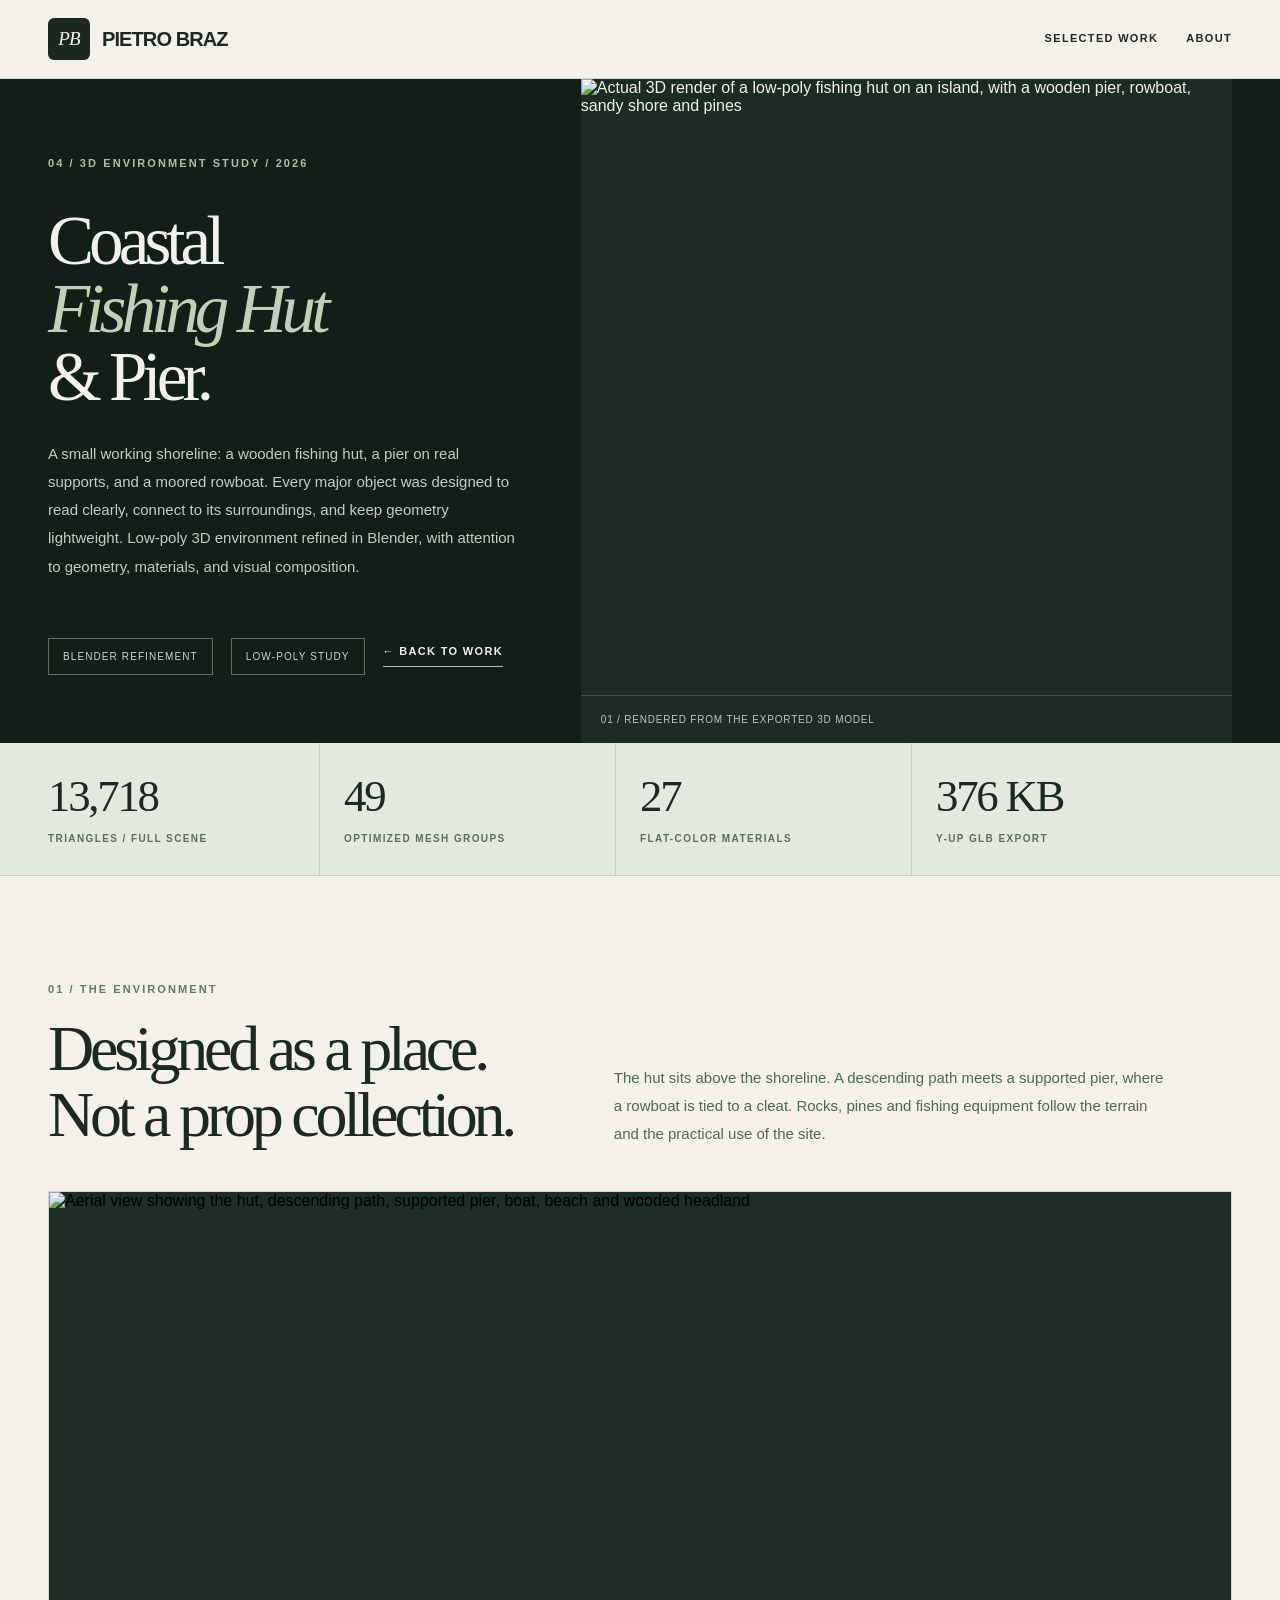
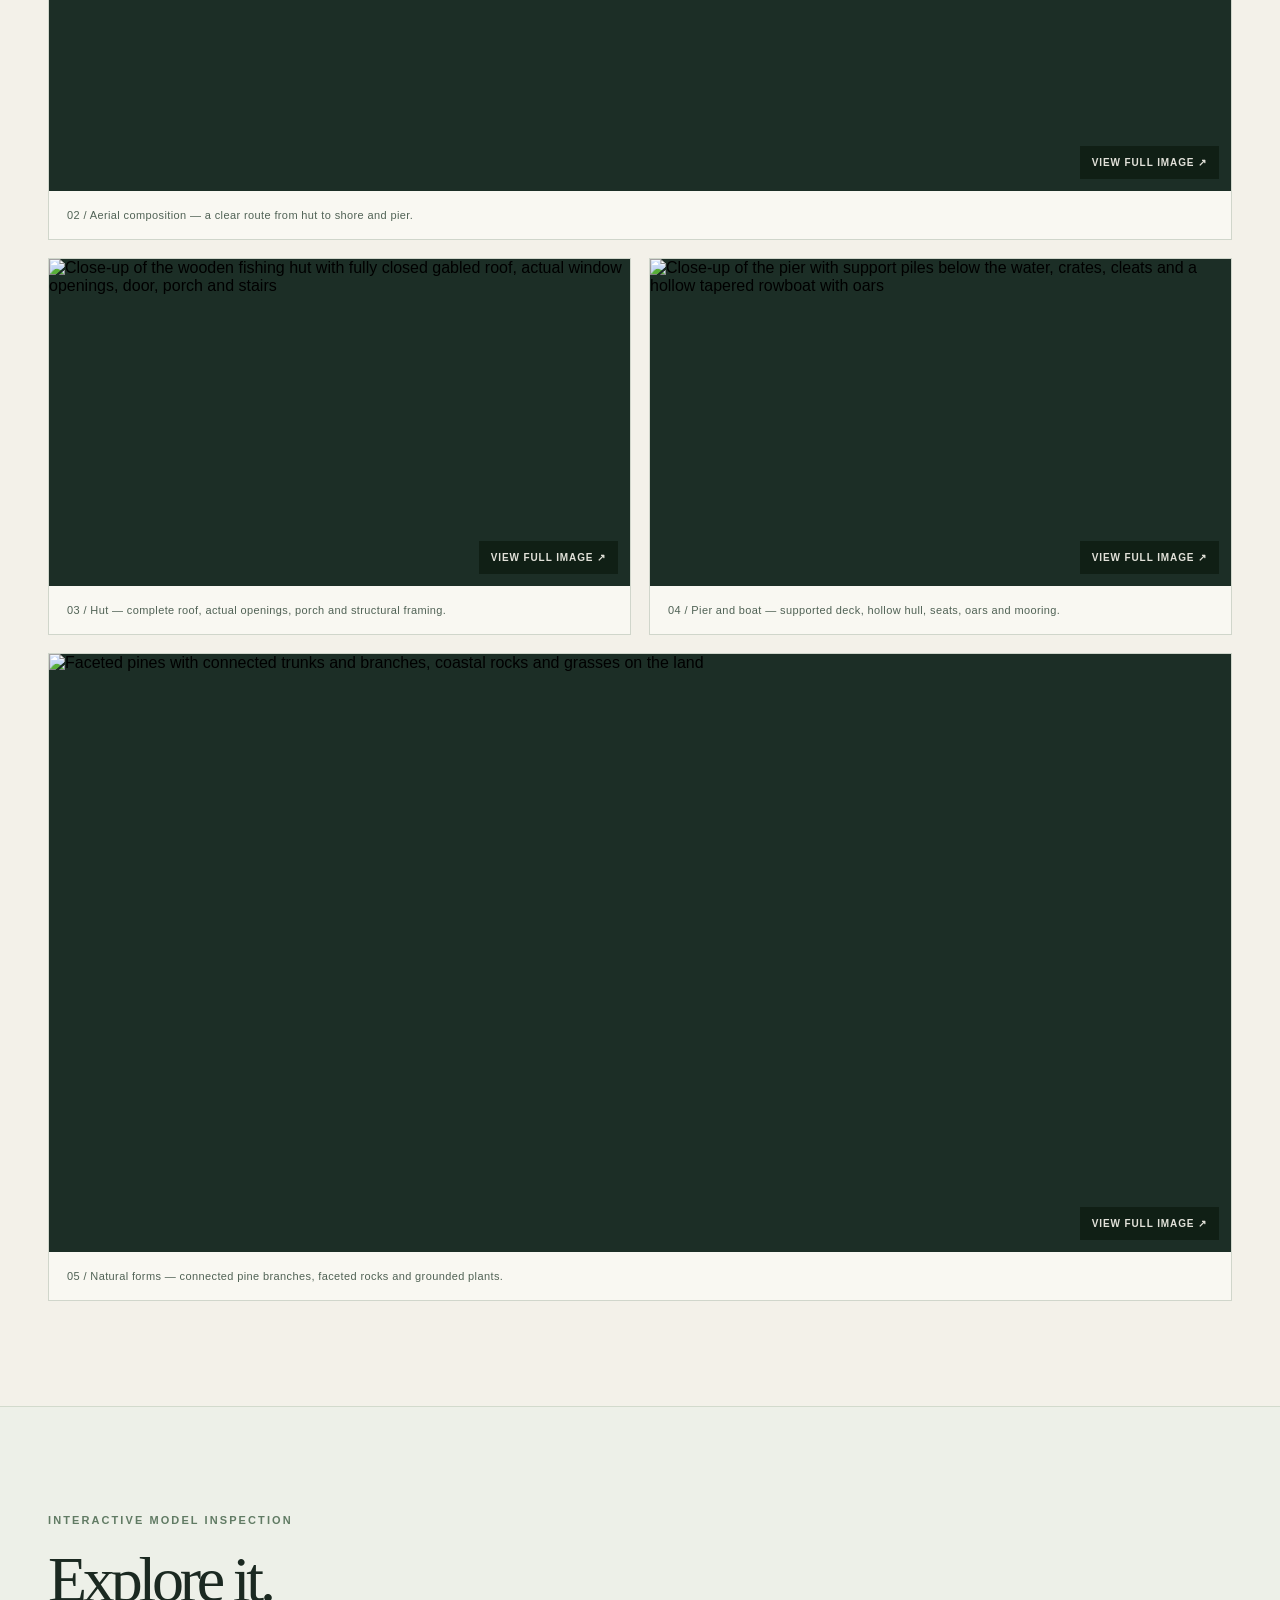
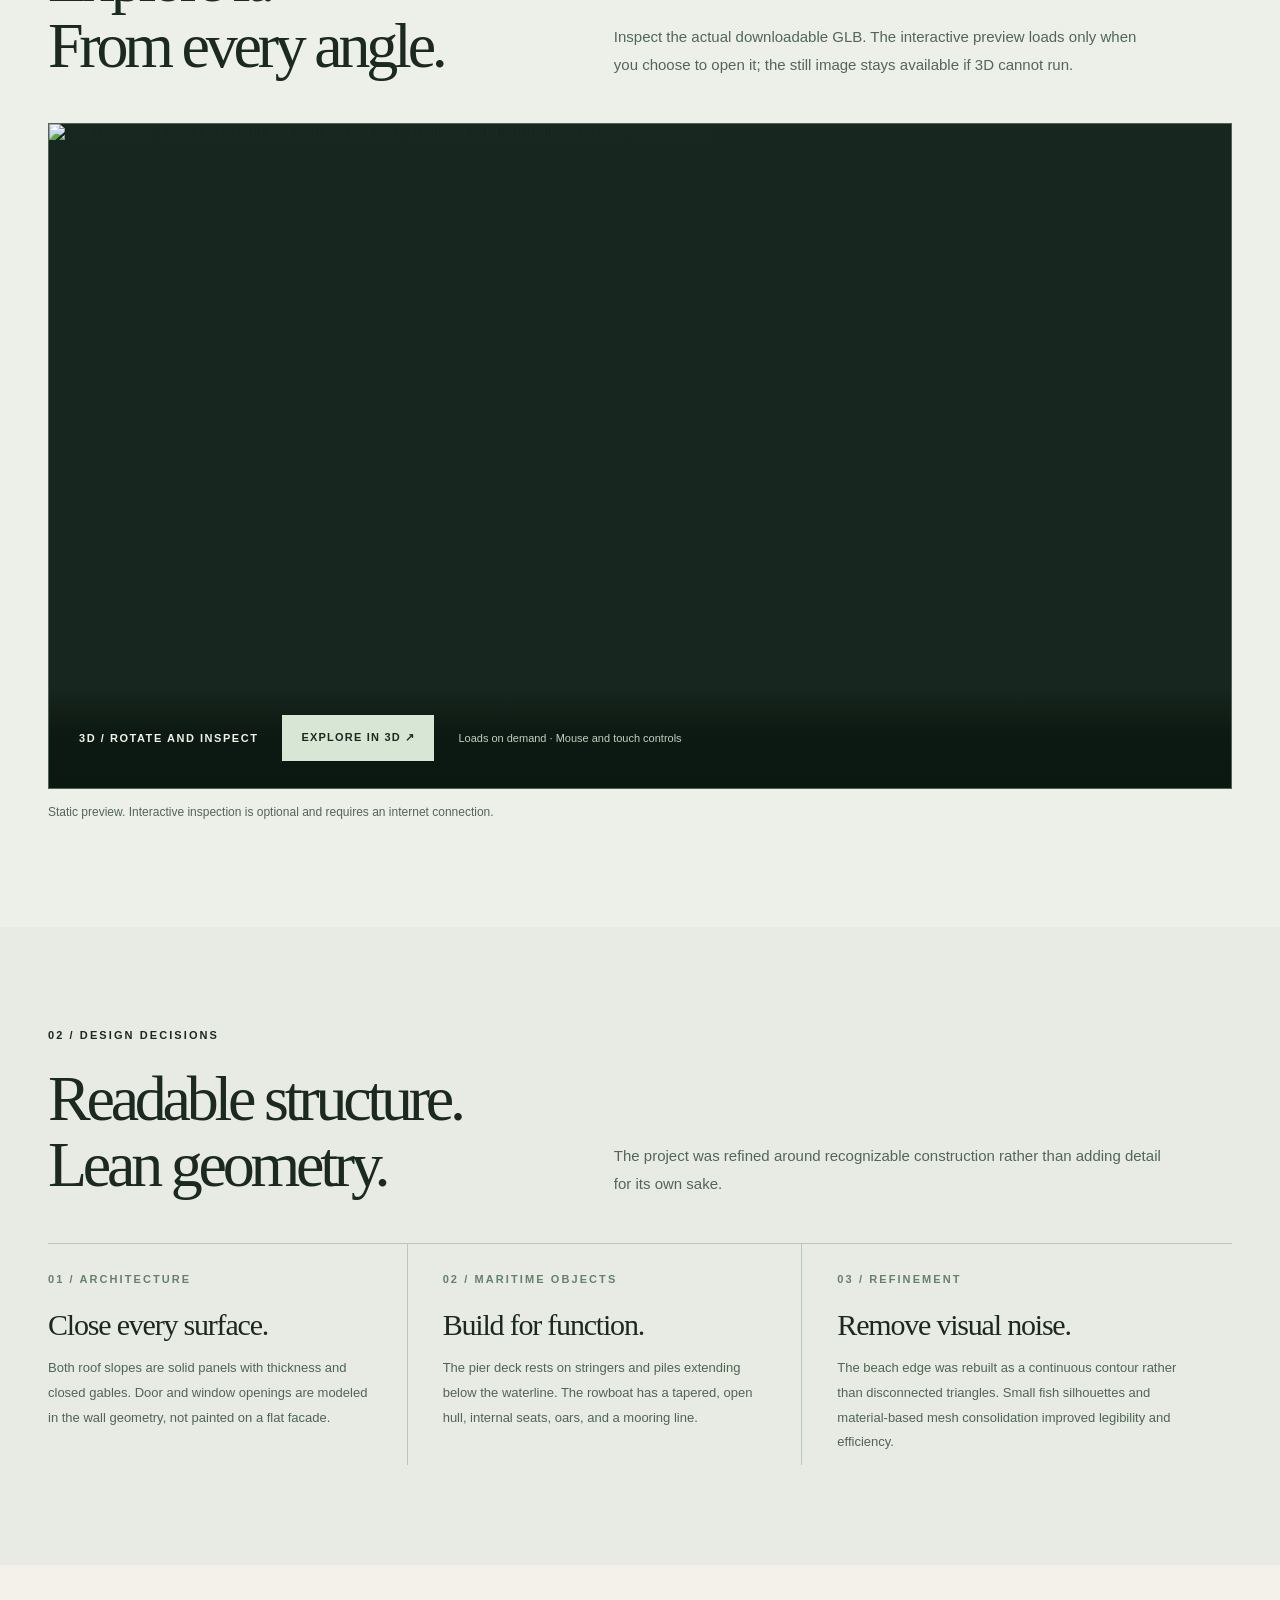
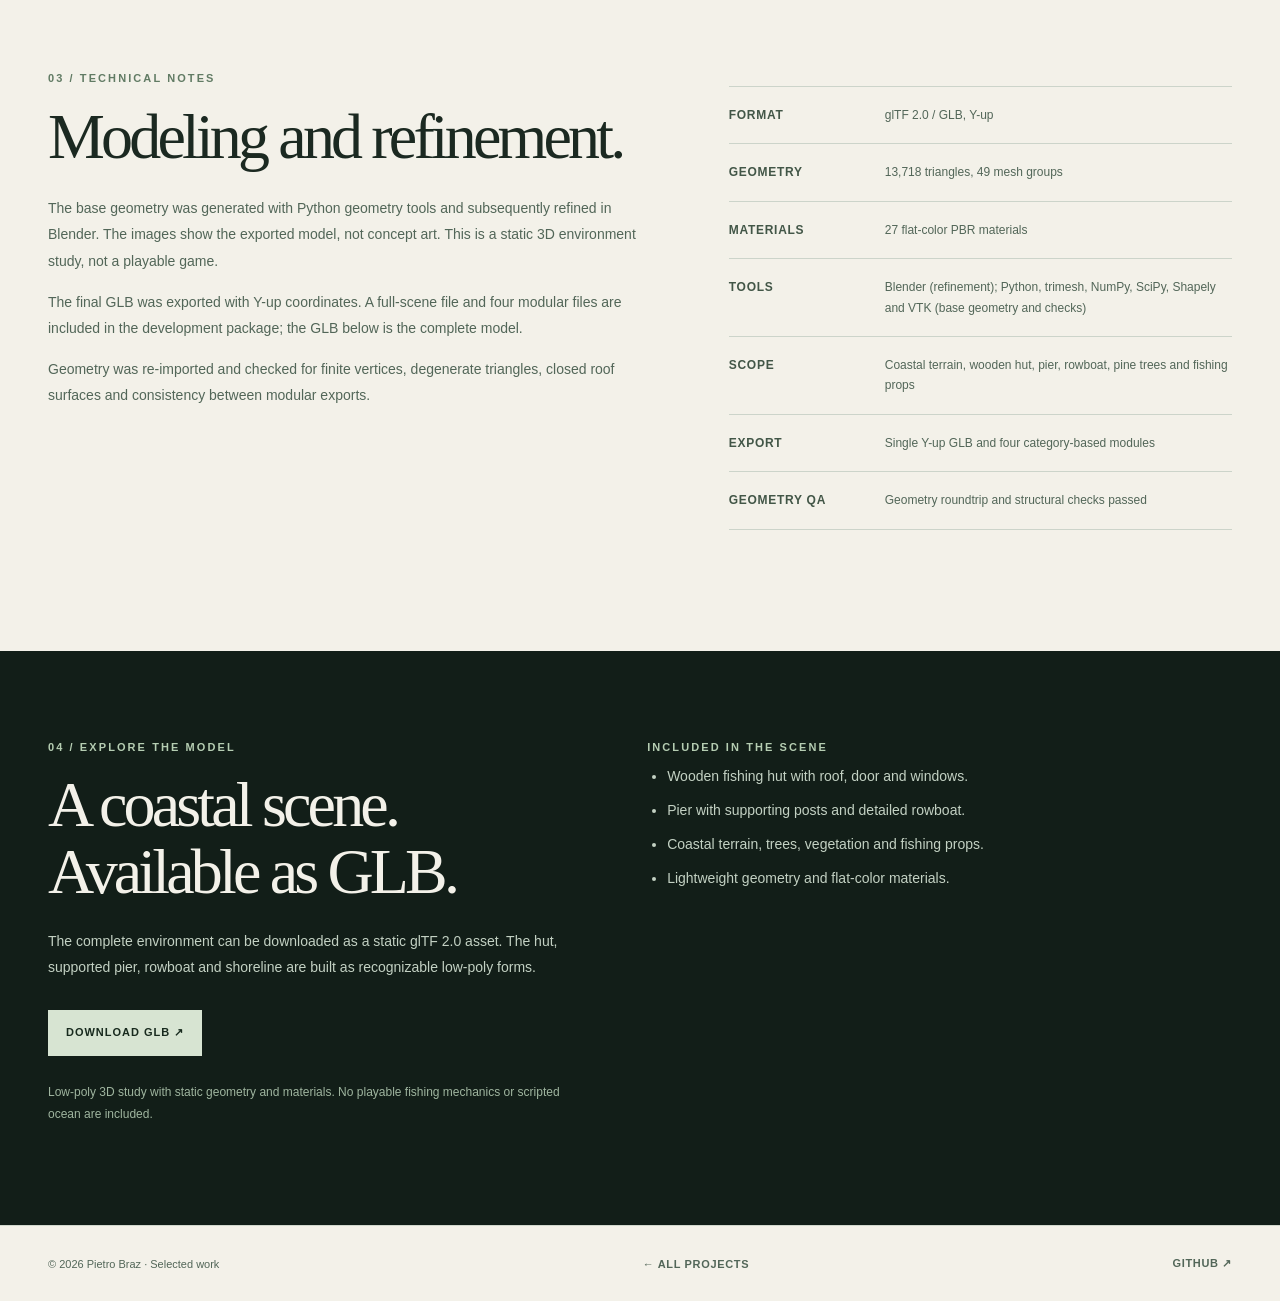
==== projects/coastal-fishing-hut-pier.html @ b9d05d12 "Improve actual 3D preview framing and exposure per scene" ====
<!doctype html>
<html lang="en">
<head>
<meta charset="utf-8">
<meta name="viewport" content="width=device-width, initial-scale=1">
<meta name="theme-color" content="#1b2921">
<meta name="author" content="Pietro Braz">
<meta name="description" content="Coastal Fishing Hut & Pier is an original low-poly 3D environment study: a complete wooden fishing hut, supported pier, hollow rowboat and coherent coastal terrain. View real model renders and technical notes.">
<meta name="robots" content="index, follow, max-image-preview:large">
<link rel="canonical" href="https://pie030.github.io/projects/coastal-fishing-hut-pier.html">
<link rel="icon" href="../favicon.svg" type="image/svg+xml">
<meta property="og:type" content="article">
<meta property="og:title" content="Coastal Fishing Hut & Pier — Pietro Braz">
<meta property="og:description" content="An original low-poly coastal environment study: 13,718 triangles, 49 mesh groups, a hollow rowboat and a downloadable Y-up GLB.">
<meta property="og:url" content="https://pie030.github.io/projects/coastal-fishing-hut-pier.html">
<meta property="og:image" content="https://pie030.github.io/assets/coastal-social.jpg">
<meta property="og:image:width" content="1200"><meta property="og:image:height" content="630">
<meta name="twitter:card" content="summary_large_image">
<meta name="twitter:image" content="https://pie030.github.io/assets/coastal-social.jpg">
<title>Coastal Fishing Hut & Pier — Pietro Braz</title>
<link rel="stylesheet" href="../css/creekside.css">
</head>
<body>
<a class="skip" href="#main">Skip to content</a>
<header class="header"><div class="wrap header-inner"><a class="brand" href="../index.html" aria-label="Pietro Braz, portfolio home"><span class="mark" aria-hidden="true">PB</span><span>PIETRO BRAZ</span></a><nav class="nav" aria-label="Project navigation"><a href="../index.html#work">Selected work</a><a href="../index.html#about">About</a></nav></div></header>
<main id="main">
<section class="hero"><div class="wrap hero-grid">
<div class="hero-copy"><div><div class="eyebrow">04 / 3D Environment Study / 2026</div><h1>Coastal<br><em>Fishing Hut</em><br>&amp; Pier.</h1><p>A small working shoreline: a wooden fishing hut, a pier on real supports, and a moored rowboat. Every major object was designed to read clearly, connect to its surroundings, and keep geometry lightweight. Low-poly 3D environment refined in Blender, with attention to geometry, materials, and visual composition.</p></div><div class="hero-bottom"><span class="pill">Blender refinement</span><span class="pill">Low-poly study</span><a class="back" href="../index.html#work">← Back to work</a></div></div>
<figure class="hero-visual"><img src="../assets/coastal-hero.webp" width="1600" height="1000" alt="Actual 3D render of a low-poly fishing hut on an island, with a wooden pier, rowboat, sandy shore and pines" fetchpriority="high"><figcaption>01 / Rendered from the exported 3D model</figcaption></figure>
</div></section>
<div class="stats"><div class="wrap stats-grid"><div class="stat"><strong>13,718</strong><span>Triangles / Full scene</span></div><div class="stat"><strong>49</strong><span>Optimized mesh groups</span></div><div class="stat"><strong>27</strong><span>Flat-color materials</span></div><div class="stat"><strong>376 KB</strong><span>Y-up GLB export</span></div></div></div>
<section class="section" id="scene"><div class="wrap"><div class="section-head"><div><div class="eyebrow">01 / The environment</div><h2>Designed as a place.<br>Not a prop collection.</h2></div><p>The hut sits above the shoreline. A descending path meets a supported pier, where a rowboat is tied to a cleat. Rocks, pines and fishing equipment follow the terrain and the practical use of the site.</p></div>
<div class="gallery">
<figure class="frame wide"><button class="frame-open" type="button" data-zoom aria-label="Enlarge: Aerial view showing the hut, descending path, supported pier, boat, beach and wooded headland"><img src="../assets/coastal-aerial.webp" alt="Aerial view showing the hut, descending path, supported pier, boat, beach and wooded headland" width="1600" height="900" loading="lazy"><span class="frame-zoom-hint" aria-hidden="true">View full image ↗</span></button><figcaption>02 / Aerial composition — a clear route from hut to shore and pier.</figcaption></figure>
<figure class="frame half"><button class="frame-open" type="button" data-zoom aria-label="Enlarge: Close-up of the wooden fishing hut with fully closed gabled roof, actual window openings, door, porch and stairs"><img src="../assets/coastal-hut.webp" alt="Close-up of the wooden fishing hut with fully closed gabled roof, actual window openings, door, porch and stairs" width="1400" height="875" loading="lazy"><span class="frame-zoom-hint" aria-hidden="true">View full image ↗</span></button><figcaption>03 / Hut — complete roof, actual openings, porch and structural framing.</figcaption></figure>
<figure class="frame half"><button class="frame-open" type="button" data-zoom aria-label="Enlarge: Close-up of the pier with support piles below the water, crates, cleats and a hollow tapered rowboat with oars"><img src="../assets/coastal-boat.webp" alt="Close-up of the pier with support piles below the water, crates, cleats and a hollow tapered rowboat with oars" width="1400" height="875" loading="lazy"><span class="frame-zoom-hint" aria-hidden="true">View full image ↗</span></button><figcaption>04 / Pier and boat — supported deck, hollow hull, seats, oars and mooring.</figcaption></figure>
<figure class="frame wide"><button class="frame-open" type="button" data-zoom aria-label="Enlarge: Faceted pines with connected trunks and branches, coastal rocks and grasses on the land"><img src="../assets/coastal-nature.webp" alt="Faceted pines with connected trunks and branches, coastal rocks and grasses on the land" width="1400" height="875" loading="lazy"><span class="frame-zoom-hint" aria-hidden="true">View full image ↗</span></button><figcaption>05 / Natural forms — connected pine branches, faceted rocks and grounded plants.</figcaption></figure>
</div></div></section>

<section class="section model-section" id="interactive-viewer" aria-labelledby="interactive-viewer-title">
<div class="wrap">
<div class="section-head"><div><div class="eyebrow">Interactive model inspection</div><h2 id="interactive-viewer-title">Explore it.<br>From every angle.</h2></div><p>Inspect the actual downloadable GLB. The interactive preview loads only when you choose to open it; the still image stays available if 3D cannot run.</p></div>
<div class="model-stage" data-model-preview data-model-src="../assets/coastal-fishing-hut-pier-yup.glb" data-model-poster="../assets/coastal-hero.webp" data-model-orbit="35deg 70deg 70%" data-model-exposure="0.65" data-model-alt="Coastal fishing hut, supported pier, rowboat and shoreline in a low-poly scene">
<div class="model-placeholder"><img src="../assets/coastal-hero.webp" alt="Still preview: Coastal fishing hut, supported pier, rowboat and shoreline in a low-poly scene" loading="lazy" width="1600" height="1000"><div class="model-overlay"><span class="model-kicker">3D / Rotate and inspect</span><button class="model-launch" type="button" data-model-launch hidden>Explore in 3D <span aria-hidden="true">↗</span></button><span class="model-subtext">Loads on demand · Mouse and touch controls</span></div></div>
<button class="model-reset" type="button" data-model-reset hidden>Reset camera</button>
</div>
<p class="model-feedback" role="status" aria-live="polite" data-model-feedback>Static preview. Interactive inspection is optional and requires an internet connection.</p>
</div></section>
<section class="process"><div class="wrap"><div class="eyebrow">02 / Design decisions</div><div class="section-head" style="margin-top:4px;margin-bottom:0"><h2>Readable structure.<br>Lean geometry.</h2><p>The project was refined around recognizable construction rather than adding detail for its own sake.</p></div><div class="process-grid">
<div class="process-item"><div class="eyebrow">01 / Architecture</div><h3>Close every surface.</h3><p>Both roof slopes are solid panels with thickness and closed gables. Door and window openings are modeled in the wall geometry, not painted on a flat facade.</p></div>
<div class="process-item"><div class="eyebrow">02 / Maritime objects</div><h3>Build for function.</h3><p>The pier deck rests on stringers and piles extending below the waterline. The rowboat has a tapered, open hull, internal seats, oars, and a mooring line.</p></div>
<div class="process-item"><div class="eyebrow">03 / Refinement</div><h3>Remove visual noise.</h3><p>The beach edge was rebuilt as a continuous contour rather than disconnected triangles. Small fish silhouettes and material-based mesh consolidation improved legibility and efficiency.</p></div>
</div></div></section>
<section class="section"><div class="wrap details"><div><div class="eyebrow">03 / Technical notes</div><h2>Modeling and refinement.</h2><p>The base geometry was generated with Python geometry tools and subsequently refined in Blender. The images show the exported model, not concept art. This is a static 3D environment study, not a playable game.</p><p>The final GLB was exported with Y-up coordinates. A full-scene file and four modular files are included in the development package; the GLB below is the complete model.</p><p>Geometry was re-imported and checked for finite vertices, degenerate triangles, closed roof surfaces and consistency between modular exports.</p></div><dl class="facts"><div class="fact"><dt>Format</dt><dd>glTF 2.0 / GLB, Y-up</dd></div><div class="fact"><dt>Geometry</dt><dd>13,718 triangles, 49 mesh groups</dd></div><div class="fact"><dt>Materials</dt><dd>27 flat-color PBR materials</dd></div><div class="fact"><dt>Tools</dt><dd>Blender (refinement); Python, trimesh, NumPy, SciPy, Shapely and VTK (base geometry and checks)</dd></div><div class="fact"><dt>Scope</dt><dd>Coastal terrain, wooden hut, pier, rowboat, pine trees and fishing props</dd></div><div class="fact"><dt>Export</dt><dd>Single Y-up GLB and four category-based modules</dd></div><div class="fact"><dt>Geometry QA</dt><dd>Geometry roundtrip and structural checks passed</dd></div></dl></div></section>
<section class="status"><div class="wrap status-grid"><div><div class="eyebrow">04 / Explore the model</div><h2>A coastal scene.<br>Available as GLB.</h2><p>The complete environment can be downloaded as a static glTF 2.0 asset. The hut, supported pier, rowboat and shoreline are built as recognizable low-poly forms.</p><div class="actions"><a class="action primary" href="../assets/coastal-fishing-hut-pier-yup.glb" download>Download GLB ↗</a></div><p class="status-note">Low-poly 3D study with static geometry and materials. No playable fishing mechanics or scripted ocean are included.</p></div><div><div class="eyebrow">Included in the scene</div><ul><li>Wooden fishing hut with roof, door and windows.</li><li>Pier with supporting posts and detailed rowboat.</li><li>Coastal terrain, trees, vegetation and fishing props.</li><li>Lightweight geometry and flat-color materials.</li></ul></div></div></section>
</main>
<footer class="footer"><div class="wrap footer-inner"><span>© 2026 Pietro Braz · Selected work</span><a href="../index.html#work">← All projects</a><a href="https://github.com/pie030" target="_blank" rel="noopener noreferrer">GitHub ↗</a></div></footer>
<script defer src="../js/model-preview.js"></script>

<div class="project-lightbox" data-gallery-dialog role="dialog" aria-modal="true" aria-label="Expanded project image" hidden>
<div class="project-lightbox-toolbar"><span>Project gallery / <span data-gallery-counter>01 / 01</span></span><div class="project-lightbox-controls"><button type="button" data-gallery-prev aria-label="Previous image">← Previous</button><button type="button" data-gallery-next aria-label="Next image">Next →</button><button type="button" data-gallery-close aria-label="Close image viewer">Close ✕</button></div></div>
<figure><img data-gallery-image alt=""><figcaption data-gallery-caption></figcaption></figure>
</div>
<script defer src="../js/project-gallery.js"></script>
</body></html>
---- css/creekside.css ----
:root{--forest:#1b2921;--deep:#121e18;--paper:#f3f1e9;--white:#faf9f4;--sage:#c0d1b5;--line:#d4d8cf;--ink:#1b2921;--muted:#526658;--serif:Georgia,'Times New Roman',serif;--sans:Arial,Helvetica,sans-serif}
*{box-sizing:border-box}html{scroll-behavior:smooth}body{margin:0;background:var(--paper);color:var(--ink);font-family:var(--sans);-webkit-font-smoothing:antialiased}a{color:inherit;text-decoration:none}img{max-width:100%;display:block}button{font:inherit}.wrap{width:min(1300px,calc(100% - 96px));margin-inline:auto}.skip{position:absolute;left:-9999px;top:8px;z-index:10;background:white;color:#17251b;padding:12px}.skip:focus{left:8px}:focus-visible{outline:3px solid #9fc69e;outline-offset:5px}
.header{position:relative;z-index:2;background:#f3f1e9;border-bottom:1px solid var(--line)}.header-inner{min-height:78px;display:flex;align-items:center;justify-content:space-between;gap:22px}.brand{display:flex;align-items:center;gap:12px;font-weight:800;letter-spacing:-.045em;font-size:20px;white-space:nowrap}.mark{display:grid;place-items:center;width:42px;height:42px;border-radius:6px;background:var(--forest);color:var(--paper);font:italic 19px var(--serif)}.nav{display:flex;gap:28px;align-items:center}.nav a{font-size:11px;letter-spacing:.12em;text-transform:uppercase;font-weight:700;line-height:1.6}.nav a:hover,.footer a:hover{text-decoration:underline;text-underline-offset:5px}
.eyebrow{font-size:11px;font-weight:700;letter-spacing:.19em;text-transform:uppercase;line-height:1.6}.hero{background:var(--deep);color:var(--paper)}.hero-grid{display:grid;grid-template-columns:minmax(0,.9fr) minmax(0,1.1fr);min-height:620px}.hero-copy{padding:76px 44px 68px 0;display:flex;flex-direction:column;justify-content:space-between;min-width:0}.hero .eyebrow{color:#a7c4a5}.hero h1{font:400 clamp(55px,5.4vw,88px)/.99 var(--serif);letter-spacing:-.072em;margin:34px 0 28px;text-wrap:balance}.hero h1 em{font-weight:400;color:var(--sage)}.hero p{font-size:15px;line-height:1.88;color:#c1d0c1;max-width:470px}.hero-bottom{display:flex;align-items:center;gap:18px;flex-wrap:wrap;margin-top:42px}.pill{font-size:10px;letter-spacing:.11em;text-transform:uppercase;border:1px solid #57735d;color:#c6d9c4;padding:12px 14px}.back{font-size:11px;font-weight:700;letter-spacing:.12em;text-transform:uppercase;border-bottom:1px solid #abc4a8;padding-bottom:9px}.hero-visual{margin:0;min-width:0;display:flex;flex-direction:column;background:#1a2c24;align-self:stretch}.hero-visual img{width:100%;height:100%;min-height:520px;object-fit:contain;flex:1}.hero-visual figcaption{font-size:10px;letter-spacing:.08em;text-transform:uppercase;color:#b7c9b5;padding:16px 20px;border-top:1px solid #415448;line-height:1.5}
.stats{background:#e4e9df;border-bottom:1px solid #c6d1c5}.stats-grid{display:grid;grid-template-columns:repeat(4,minmax(0,1fr))}.stat{padding:29px 24px 29px 0;border-right:1px solid #c5d1c4;margin-right:24px}.stat:last-child{border:0;margin-right:0}.stat strong{display:block;font:400 clamp(32px,3.5vw,51px)/1.1 var(--serif);letter-spacing:-.05em}.stat span{display:block;font-size:10px;font-weight:700;letter-spacing:.14em;text-transform:uppercase;color:#596e5d;margin-top:10px;line-height:1.5}
.section{padding:105px 0}.section-head{display:grid;grid-template-columns:minmax(0,.9fr) minmax(0,1.1fr);gap:60px;align-items:end;margin-bottom:44px}.section-head h2{font:400 clamp(48px,5vw,75px)/1.03 var(--serif);letter-spacing:-.066em;margin:17px 0 0;text-wrap:balance}.section-head p{max-width:550px;margin:0;font-size:15px;line-height:1.85;color:#526658}.section .eyebrow{color:#617b64}.gallery{display:grid;grid-template-columns:repeat(12,minmax(0,1fr));gap:18px}.frame{margin:0;background:#1c2e26;border:1px solid #d0d6cb;overflow:hidden;min-width:0}.frame img{width:100%;height:auto;aspect-ratio:16/9;object-fit:cover}.frame figcaption{background:#f9f8f2;color:#506255;padding:15px 18px;font-size:11px;line-height:1.65;letter-spacing:.035em}.frame.wide{grid-column:span 12}.frame.half{grid-column:span 6}.frame.wide img{aspect-ratio:16/8.1;object-fit:contain;background:#1c2e26}
.process{background:#e7ebe3;padding:100px 0}.process-grid{display:grid;grid-template-columns:repeat(3,minmax(0,1fr));gap:0;border-top:1px solid #b9c8b9;margin-top:45px}.process-item{padding:27px 35px 10px 0;margin-right:35px;border-right:1px solid #b9c8b9}.process-item:last-child{border:0;margin-right:0}.process-item h3{font:400 30px var(--serif);letter-spacing:-.04em;margin:20px 0 14px}.process-item p{font-size:13px;line-height:1.9;color:#516554;margin:0}.process-item .eyebrow{color:#66816b}
.details{display:grid;grid-template-columns:minmax(0,1.08fr) minmax(0,.92fr);gap:90px;align-items:start}.details h2{font:400 clamp(45px,5vw,72px)/1.05 var(--serif);letter-spacing:-.06em;margin:15px 0 25px}.details p{font-size:14px;line-height:1.9;color:#526658}.facts{border-top:1px solid #ccd4ca}.fact{display:grid;grid-template-columns:140px 1fr;gap:16px;border-bottom:1px solid #ccd4ca;padding:18px 0;font-size:12px;line-height:1.7}.fact dt{font-weight:700;letter-spacing:.06em;text-transform:uppercase;color:#425647}.fact dd{margin:0;color:#526658}.status{background:var(--deep);color:var(--paper);padding:88px 0}.status-grid{display:grid;grid-template-columns:minmax(0,.95fr) minmax(0,1.05fr);gap:70px}.status h2{font:400 clamp(45px,5vw,72px)/1.04 var(--serif);letter-spacing:-.06em;margin:16px 0 24px}.status p,.status li{font-size:14px;line-height:1.85;color:#c3d1c3}.status ul{padding-left:20px;margin:4px 0 0}.status li{padding:4px 0}.status .eyebrow{color:#b5cdb2}.actions{display:flex;gap:13px;flex-wrap:wrap;margin-top:29px}.action{display:inline-flex;align-items:center;justify-content:center;min-height:46px;padding:12px 17px;border:1px solid #93ae93;font-size:11px;letter-spacing:.09em;font-weight:700;text-transform:uppercase;color:#f3f1e9}.action.primary{background:#d7e4d2;color:#182a1e;border-color:#d7e4d2}.action:hover{filter:brightness(1.12)}.status-note{font-size:12px!important;color:#9fb59f!important;margin-top:25px}.footer{background:#f3f1e9;padding:31px 0;border-top:1px solid #d1d8cd}.footer-inner{display:flex;justify-content:space-between;align-items:center;gap:20px;flex-wrap:wrap;font-size:11px;color:#526658}.footer a{font-weight:700;letter-spacing:.06em;text-transform:uppercase}
@media(max-width:1000px){.hero-grid{grid-template-columns:1fr}.hero-copy{padding:62px 0 40px}.hero-visual img{min-height:0;max-height:560px}.section-head{gap:30px}.details{gap:45px}.status-grid{gap:45px}.wrap{width:min(100% - 64px,1300px)}}
@media(max-width:650px){.wrap{width:calc(100% - 36px)}.header-inner{min-height:68px}.brand{font-size:17px}.mark{width:36px;height:36px}.nav{gap:13px}.nav a{font-size:10px;letter-spacing:.04em}.nav a:nth-child(2){display:none}.hero-copy{padding:47px 0 34px}.hero h1{font-size:clamp(45px,11vw,68px);margin:24px 0}.hero p{font-size:14px}.hero-visual img{max-height:none;aspect-ratio:16/10;object-fit:contain}.stats-grid{grid-template-columns:repeat(2,minmax(0,1fr))}.stat{padding:23px 8px 23px 0;margin-right:10px}.stat:nth-child(2){border:0;margin-right:0}.stat:nth-child(-n+2){border-bottom:1px solid #c5d1c4}.stat strong{font-size:36px}.section{padding:68px 0}.section-head{grid-template-columns:1fr;gap:19px;margin-bottom:30px}.section-head h2{font-size:clamp(45px,11vw,64px)}.section-head p{font-size:14px}.gallery{gap:14px}.frame.half{grid-column:span 12}.frame.wide img{aspect-ratio:16/10}.process{padding:70px 0}.process-grid{grid-template-columns:1fr;margin-top:30px}.process-item{border-right:0;border-bottom:1px solid #b9c8b9;padding:24px 0;margin:0}.process-item:last-child{border:0}.details{grid-template-columns:1fr;gap:30px}.details h2{font-size:52px}.fact{grid-template-columns:112px 1fr}.status{padding:70px 0}.status-grid{grid-template-columns:1fr;gap:25px}.status h2{font-size:52px}.footer-inner{flex-direction:column;align-items:flex-start}}
@media(prefers-reduced-motion:reduce){html{scroll-behavior:auto}}

/* Opt-in model inspection: preserve the poster when WebGL or external scripts fail. */
.model-section{background:#edf0e8;border-top:1px solid #d2dacc}
.model-stage{position:relative;width:100%;aspect-ratio:16/9;min-height:310px;max-height:720px;overflow:hidden;background:#17261e;border:1px solid #4c6653;isolation:isolate}
.model-placeholder{position:absolute;inset:0}
.model-placeholder img{display:block;width:100%;height:100%;object-fit:contain}
.model-overlay{position:absolute;inset:auto 0 0;display:flex;flex-wrap:wrap;align-items:center;gap:16px 24px;padding:27px 30px;background:linear-gradient(0deg,rgba(10,23,16,.96),rgba(10,23,16,.8) 58%,transparent);color:#f3f1e9}
.model-kicker{font-size:11px;letter-spacing:.14em;font-weight:700;text-transform:uppercase}
.model-launch,.model-reset{font:700 11px/1.4 var(--sans);letter-spacing:.11em;text-transform:uppercase;cursor:pointer;border:1px solid #d8e7d5;padding:14px 18px;background:#d8e7d5;color:#1b2921}
.model-launch:hover,.model-reset:hover{background:#f3f1e9}
.model-launch:disabled{cursor:wait;opacity:.6}
.model-subtext{font-size:11px;line-height:1.5;color:#c1d0c1}
.model-stage model-viewer{position:absolute;inset:0;display:block;width:100%;height:100%;opacity:0;pointer-events:none;background:#192b22}
.model-stage.is-ready model-viewer{opacity:1;pointer-events:auto}
.model-stage.is-ready .model-placeholder{display:none}
.model-stage.is-loading .model-placeholder{opacity:1}
.model-reset{position:absolute;z-index:2;right:18px;top:18px;background:#f3f1e9}
.model-feedback{font-size:12px;line-height:1.7;color:#526658;min-height:1.7em;margin:13px 0 0}
.model-stage [hidden]{display:none!important}
@media(max-width:650px){.model-stage{aspect-ratio:4/3;min-height:280px}.model-overlay{padding:18px;gap:10px 14px}.model-kicker{width:100%;font-size:10px}.model-launch{padding:12px 14px}.model-subtext{width:100%;font-size:10px}.model-reset{right:10px;top:10px;padding:10px 12px}}
@media(prefers-reduced-motion:reduce){.model-stage model-viewer{transition:none}}


/* Image detail viewer: preserves gallery layout and supports keyboard focus. */
.frame-open{display:block;position:relative;width:100%;border:0;margin:0;padding:0;background:#1c2e26;cursor:zoom-in;text-align:left}
.frame-open img{display:block;width:100%}
.frame-zoom-hint{position:absolute;right:12px;bottom:12px;background:rgba(14,29,19,.89);color:#f3f1e9;padding:10px 12px;font:700 10px/1.3 var(--sans);letter-spacing:.09em;text-transform:uppercase;opacity:.92}
.frame-open:hover .frame-zoom-hint,.frame-open:focus-visible .frame-zoom-hint{background:#d8e7d5;color:#1b2921}
.project-lightbox[hidden]{display:none!important}
.project-lightbox{position:fixed;inset:0;z-index:1000;display:flex;flex-direction:column;gap:20px;padding:20px clamp(16px,3vw,42px) 28px;background:rgba(9,19,13,.97);color:#f3f1e9}
.project-lightbox-toolbar{display:flex;align-items:center;justify-content:space-between;gap:14px;flex-wrap:wrap;font:700 11px/1.5 var(--sans);letter-spacing:.12em;text-transform:uppercase}
.project-lightbox-controls{display:flex;flex-wrap:wrap;gap:8px}
.project-lightbox-controls button{cursor:pointer;background:transparent;border:1px solid #78947d;color:#f3f1e9;padding:11px 14px;font:700 11px var(--sans);letter-spacing:.08em}
.project-lightbox-controls button:hover{background:#d8e7d5;color:#1b2921}
.project-lightbox figure{min-height:0;min-width:0;flex:1;display:flex;flex-direction:column;align-items:center;justify-content:center;margin:0;gap:12px}
.project-lightbox figure img{max-width:100%;max-height:calc(100dvh - 190px);height:auto;width:auto;object-fit:contain}
.project-lightbox figcaption{font:400 12px/1.6 var(--sans);text-align:center;color:#c1d0c1;max-width:85ch}
body.project-lightbox-open{overflow:hidden}
@media(max-width:650px){.frame-zoom-hint{padding:7px 9px;font-size:9px}.project-lightbox{gap:12px;padding:12px}.project-lightbox-toolbar{gap:8px}.project-lightbox-controls{width:100%}.project-lightbox-controls button{flex:1;padding:11px 8px;font-size:10px}.project-lightbox figure img{max-height:calc(100dvh - 220px)}}
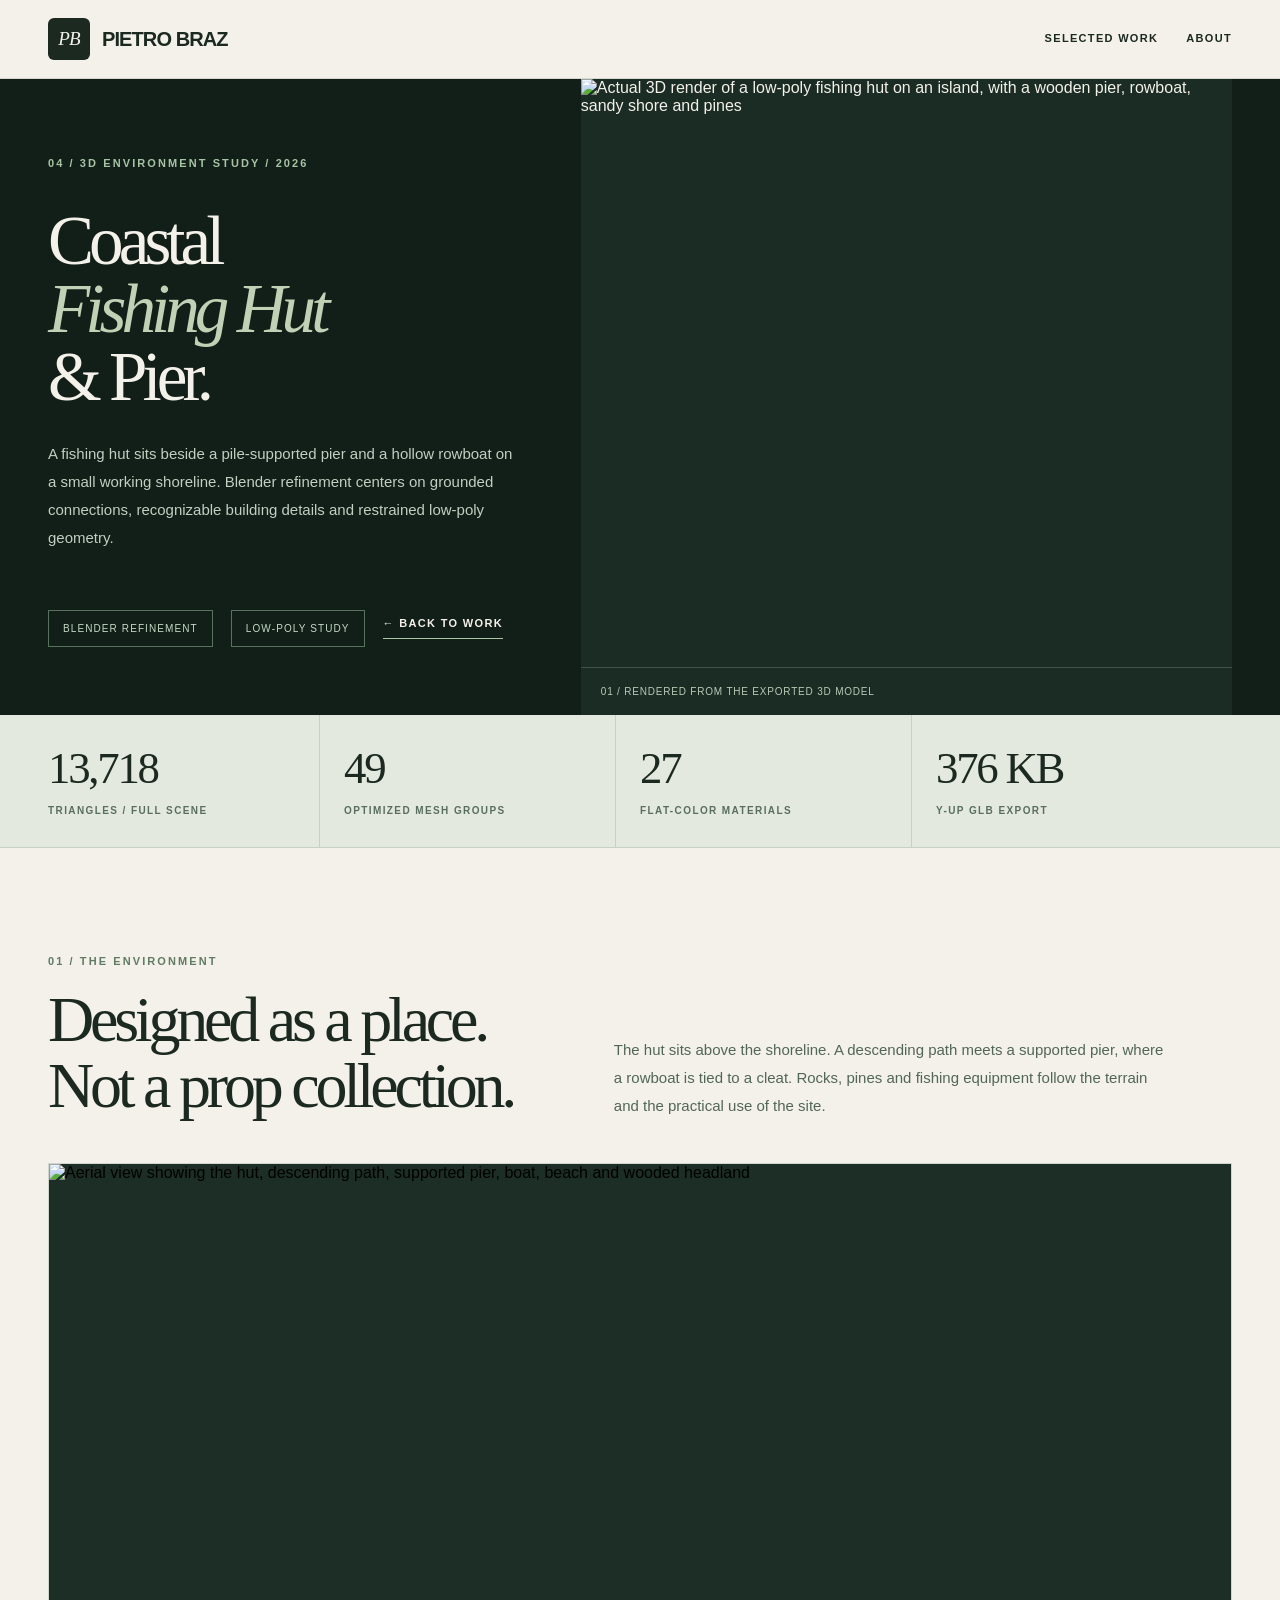
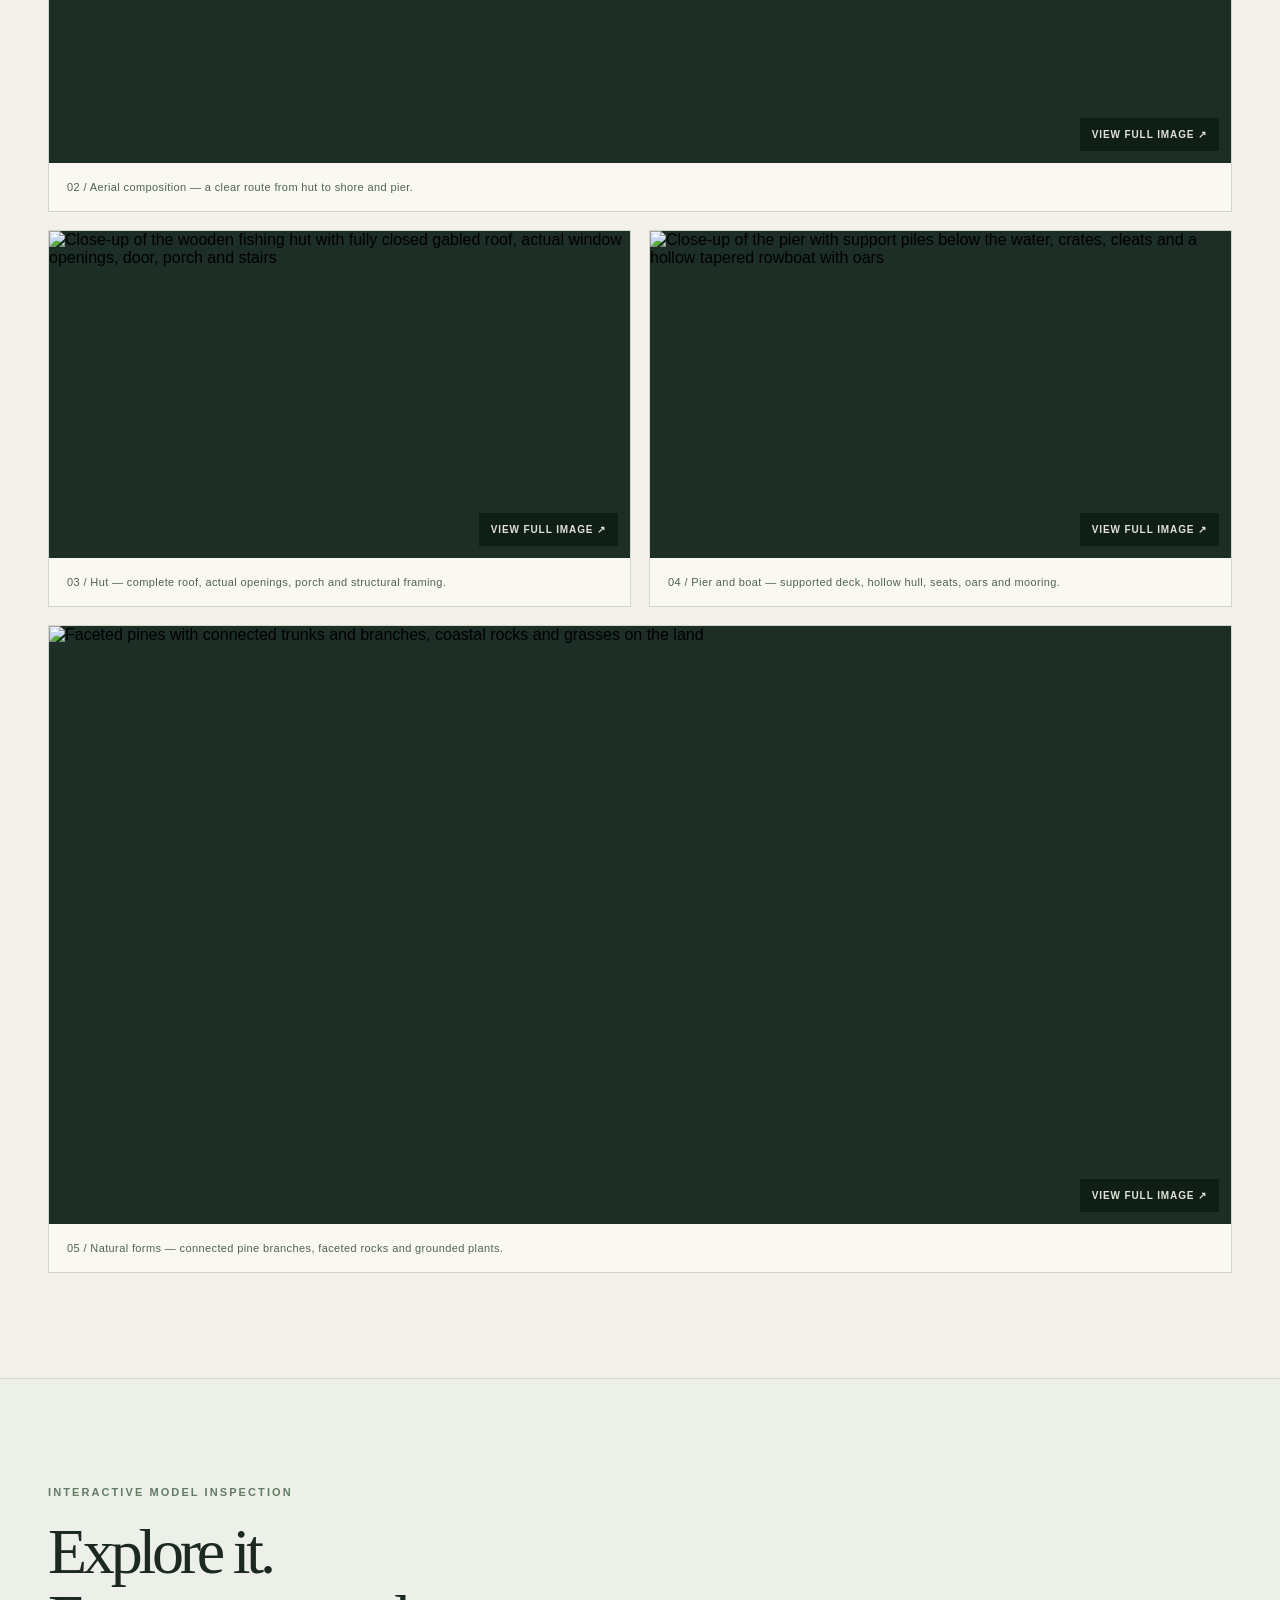
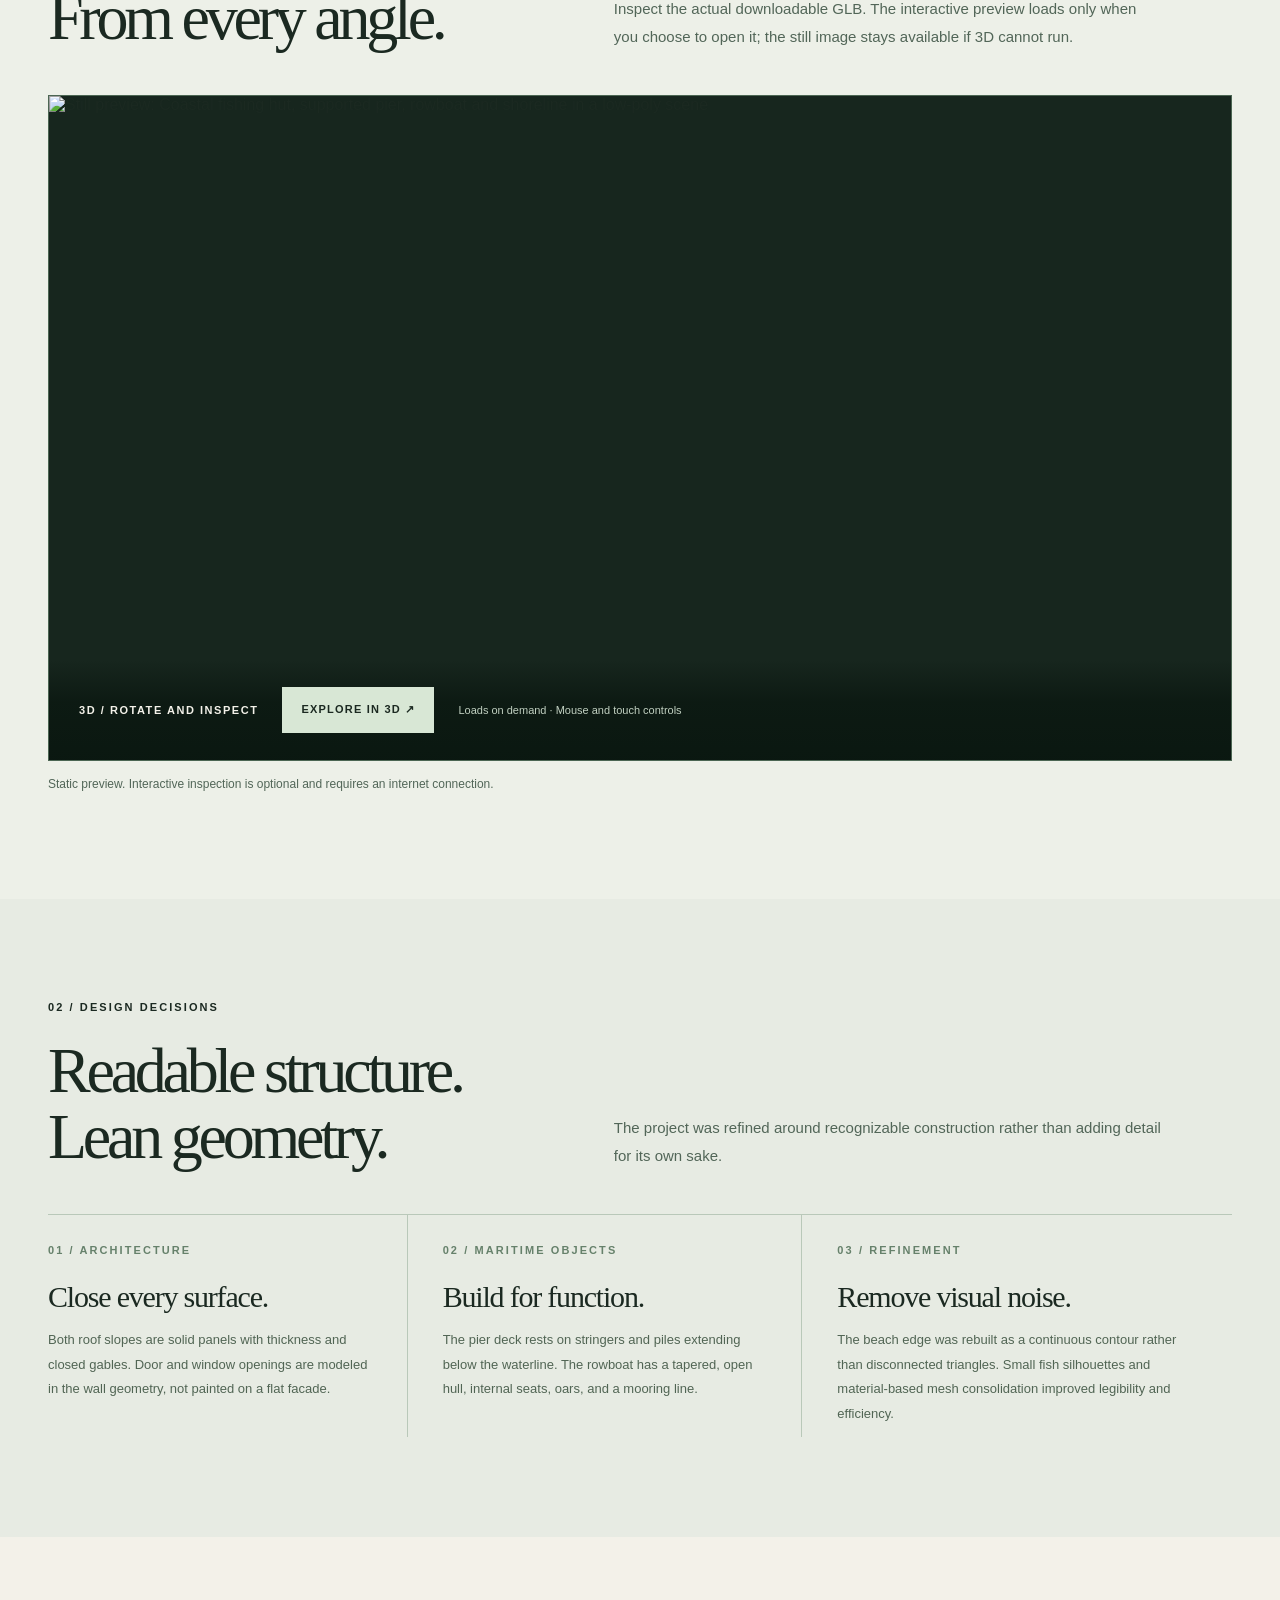
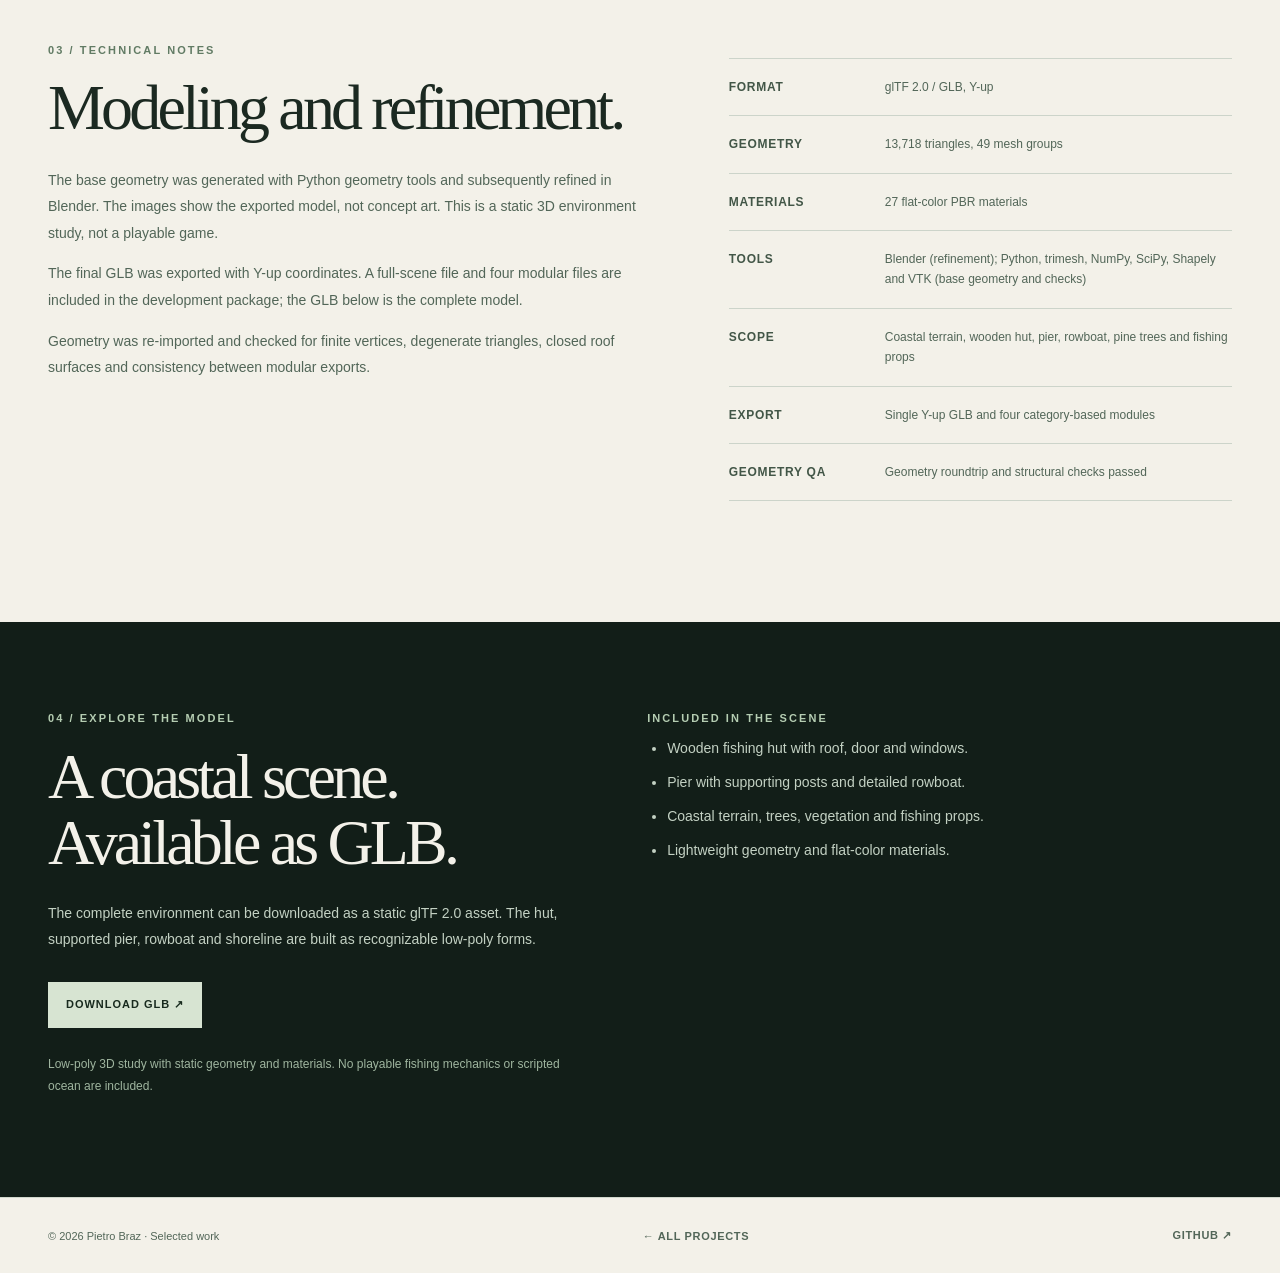
==== commit 4973a88f: "Replace repetitive 3D case-study intros with scene-specific editorial copy" ====
--- a/projects/coastal-fishing-hut-pier.html
+++ b/projects/coastal-fishing-hut-pier.html
@@ -25,7 +25,7 @@
 <header class="header"><div class="wrap header-inner"><a class="brand" href="../index.html" aria-label="Pietro Braz, portfolio home"><span class="mark" aria-hidden="true">PB</span><span>PIETRO BRAZ</span></a><nav class="nav" aria-label="Project navigation"><a href="../index.html#work">Selected work</a><a href="../index.html#about">About</a></nav></div></header>
 <main id="main">
 <section class="hero"><div class="wrap hero-grid">
-<div class="hero-copy"><div><div class="eyebrow">04 / 3D Environment Study / 2026</div><h1>Coastal<br><em>Fishing Hut</em><br>&amp; Pier.</h1><p>A small working shoreline: a wooden fishing hut, a pier on real supports, and a moored rowboat. Every major object was designed to read clearly, connect to its surroundings, and keep geometry lightweight. Low-poly 3D environment refined in Blender, with attention to geometry, materials, and visual composition.</p></div><div class="hero-bottom"><span class="pill">Blender refinement</span><span class="pill">Low-poly study</span><a class="back" href="../index.html#work">← Back to work</a></div></div>
+<div class="hero-copy"><div><div class="eyebrow">04 / 3D Environment Study / 2026</div><h1>Coastal<br><em>Fishing Hut</em><br>&amp; Pier.</h1><p>A fishing hut sits beside a pile-supported pier and a hollow rowboat on a small working shoreline. Blender refinement centers on grounded connections, recognizable building details and restrained low-poly geometry.</p></div><div class="hero-bottom"><span class="pill">Blender refinement</span><span class="pill">Low-poly study</span><a class="back" href="../index.html#work">← Back to work</a></div></div>
 <figure class="hero-visual"><img src="../assets/coastal-hero.webp" width="1600" height="1000" alt="Actual 3D render of a low-poly fishing hut on an island, with a wooden pier, rowboat, sandy shore and pines" fetchpriority="high"><figcaption>01 / Rendered from the exported 3D model</figcaption></figure>
 </div></section>
 <div class="stats"><div class="wrap stats-grid"><div class="stat"><strong>13,718</strong><span>Triangles / Full scene</span></div><div class="stat"><strong>49</strong><span>Optimized mesh groups</span></div><div class="stat"><strong>27</strong><span>Flat-color materials</span></div><div class="stat"><strong>376 KB</strong><span>Y-up GLB export</span></div></div></div>
@@ -40,7 +40,7 @@
 <section class="section model-section" id="interactive-viewer" aria-labelledby="interactive-viewer-title">
 <div class="wrap">
 <div class="section-head"><div><div class="eyebrow">Interactive model inspection</div><h2 id="interactive-viewer-title">Explore it.<br>From every angle.</h2></div><p>Inspect the actual downloadable GLB. The interactive preview loads only when you choose to open it; the still image stays available if 3D cannot run.</p></div>
-<div class="model-stage" data-model-preview data-model-src="../assets/coastal-fishing-hut-pier-yup.glb" data-model-poster="../assets/coastal-hero.webp" data-model-orbit="35deg 70deg 70%" data-model-exposure="0.65" data-model-alt="Coastal fishing hut, supported pier, rowboat and shoreline in a low-poly scene">
+<div class="model-stage" data-model-preview data-model-src="../assets/coastal-fishing-hut-pier-yup.glb" data-model-poster="../assets/coastal-hero.webp" data-model-orbit="35deg 70deg 70%" data-model-orbit-mobile="35deg 70deg 95%" data-model-exposure="1.2" data-model-alt="Coastal fishing hut, supported pier, rowboat and shoreline in a low-poly scene">
 <div class="model-placeholder"><img src="../assets/coastal-hero.webp" alt="Still preview: Coastal fishing hut, supported pier, rowboat and shoreline in a low-poly scene" loading="lazy" width="1600" height="1000"><div class="model-overlay"><span class="model-kicker">3D / Rotate and inspect</span><button class="model-launch" type="button" data-model-launch hidden>Explore in 3D <span aria-hidden="true">↗</span></button><span class="model-subtext">Loads on demand · Mouse and touch controls</span></div></div>
 <button class="model-reset" type="button" data-model-reset hidden>Reset camera</button>
 </div>
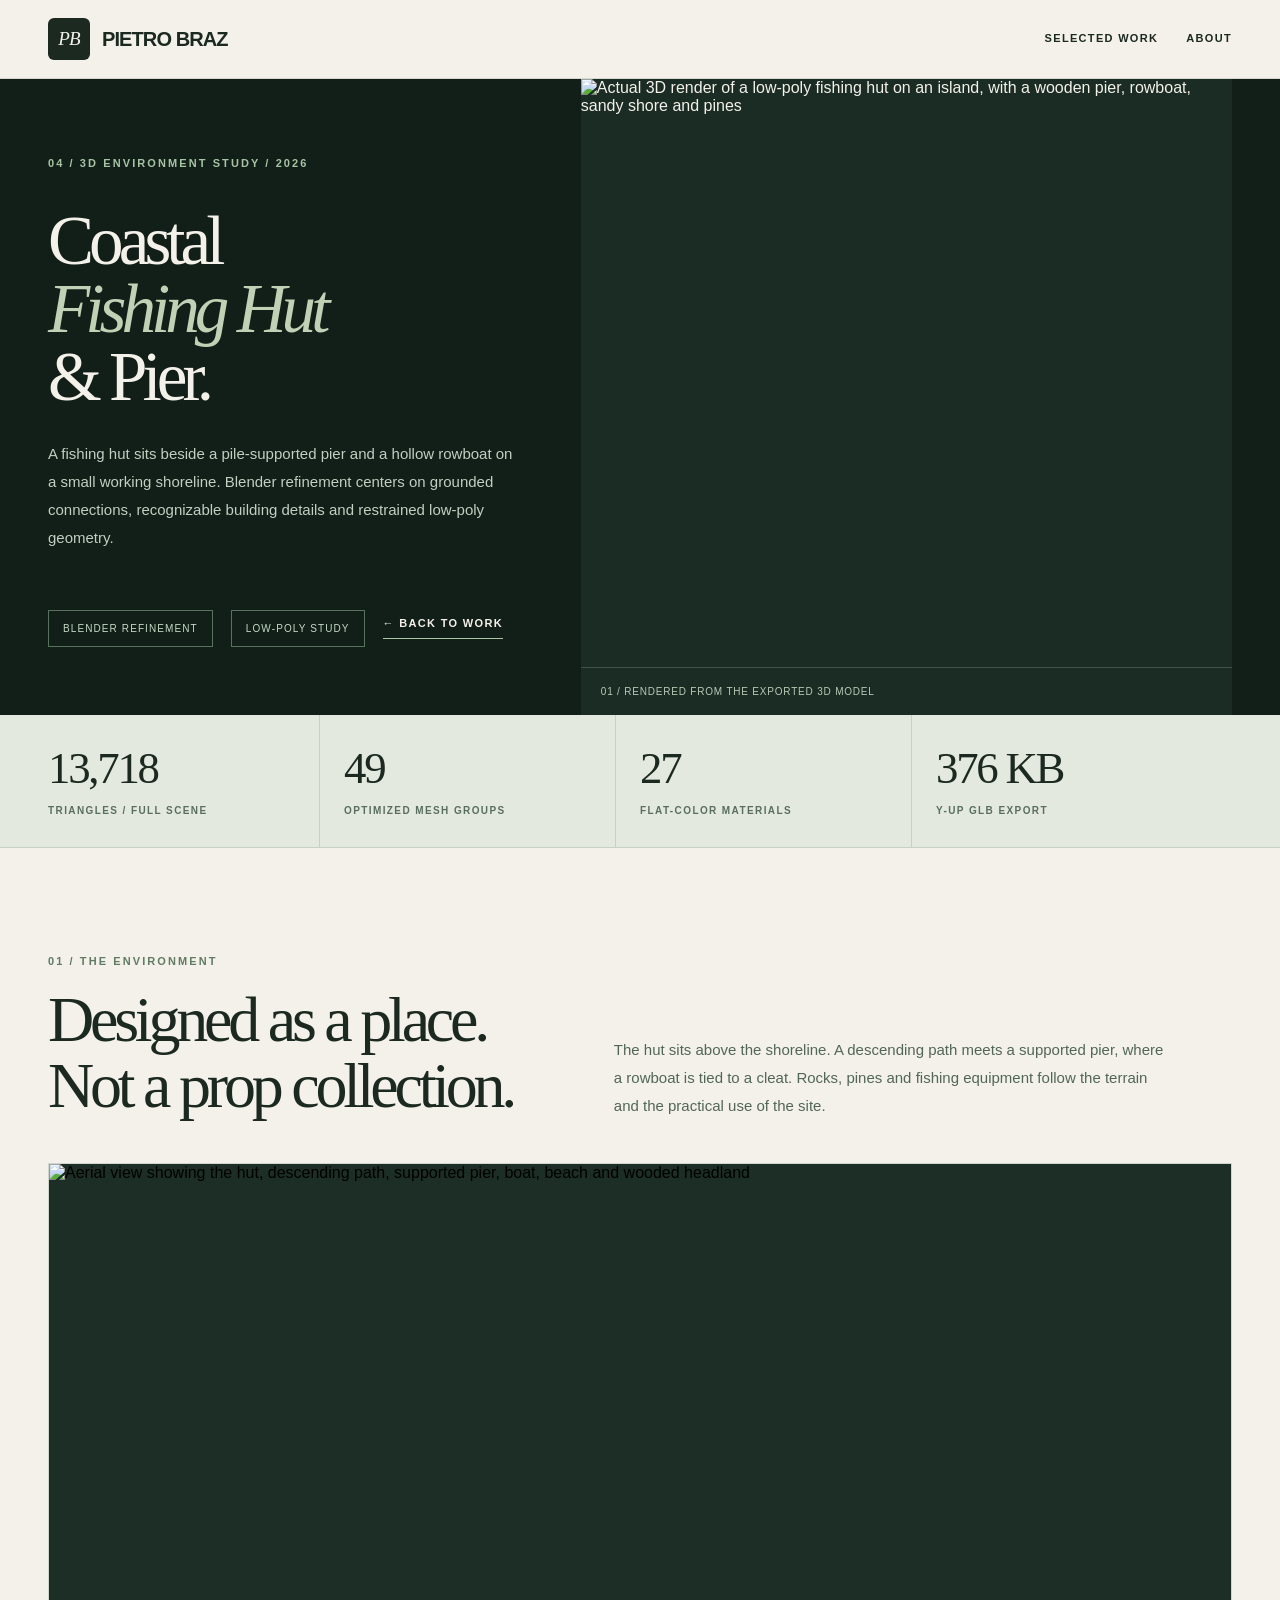
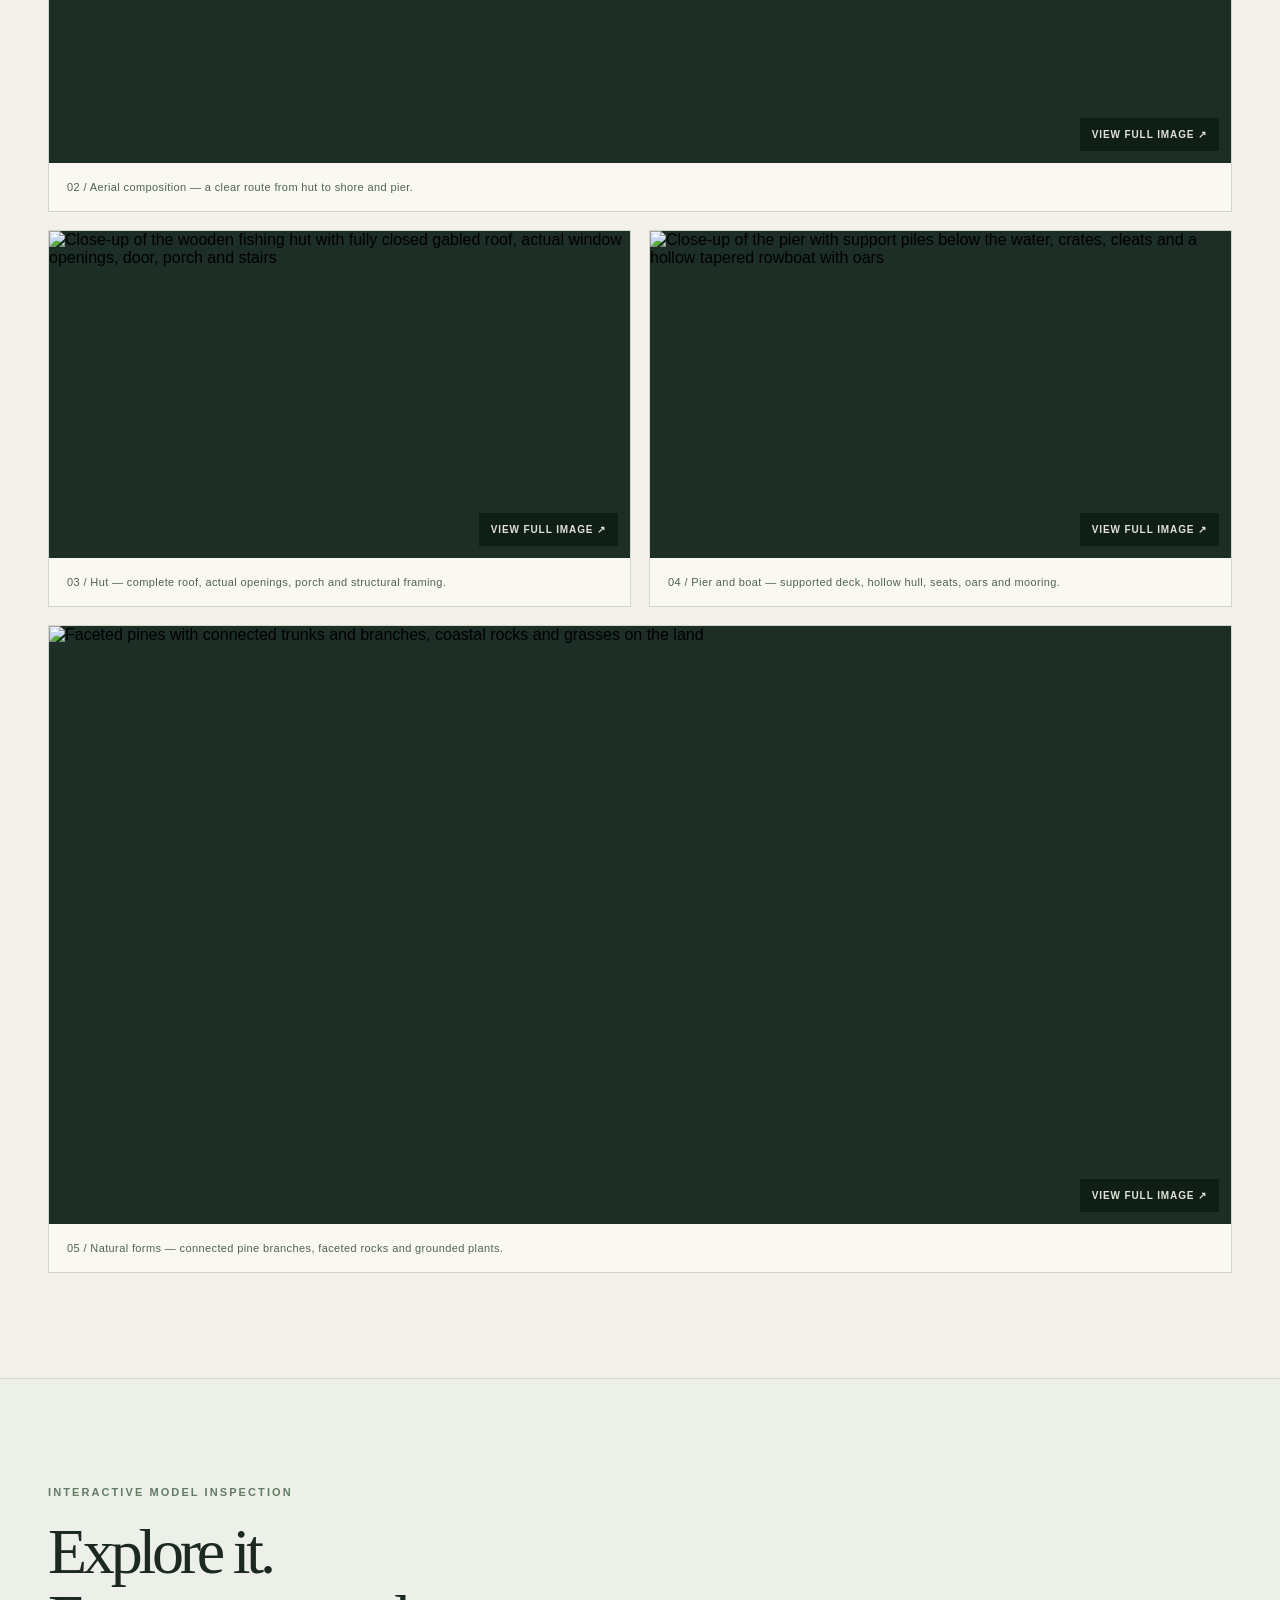
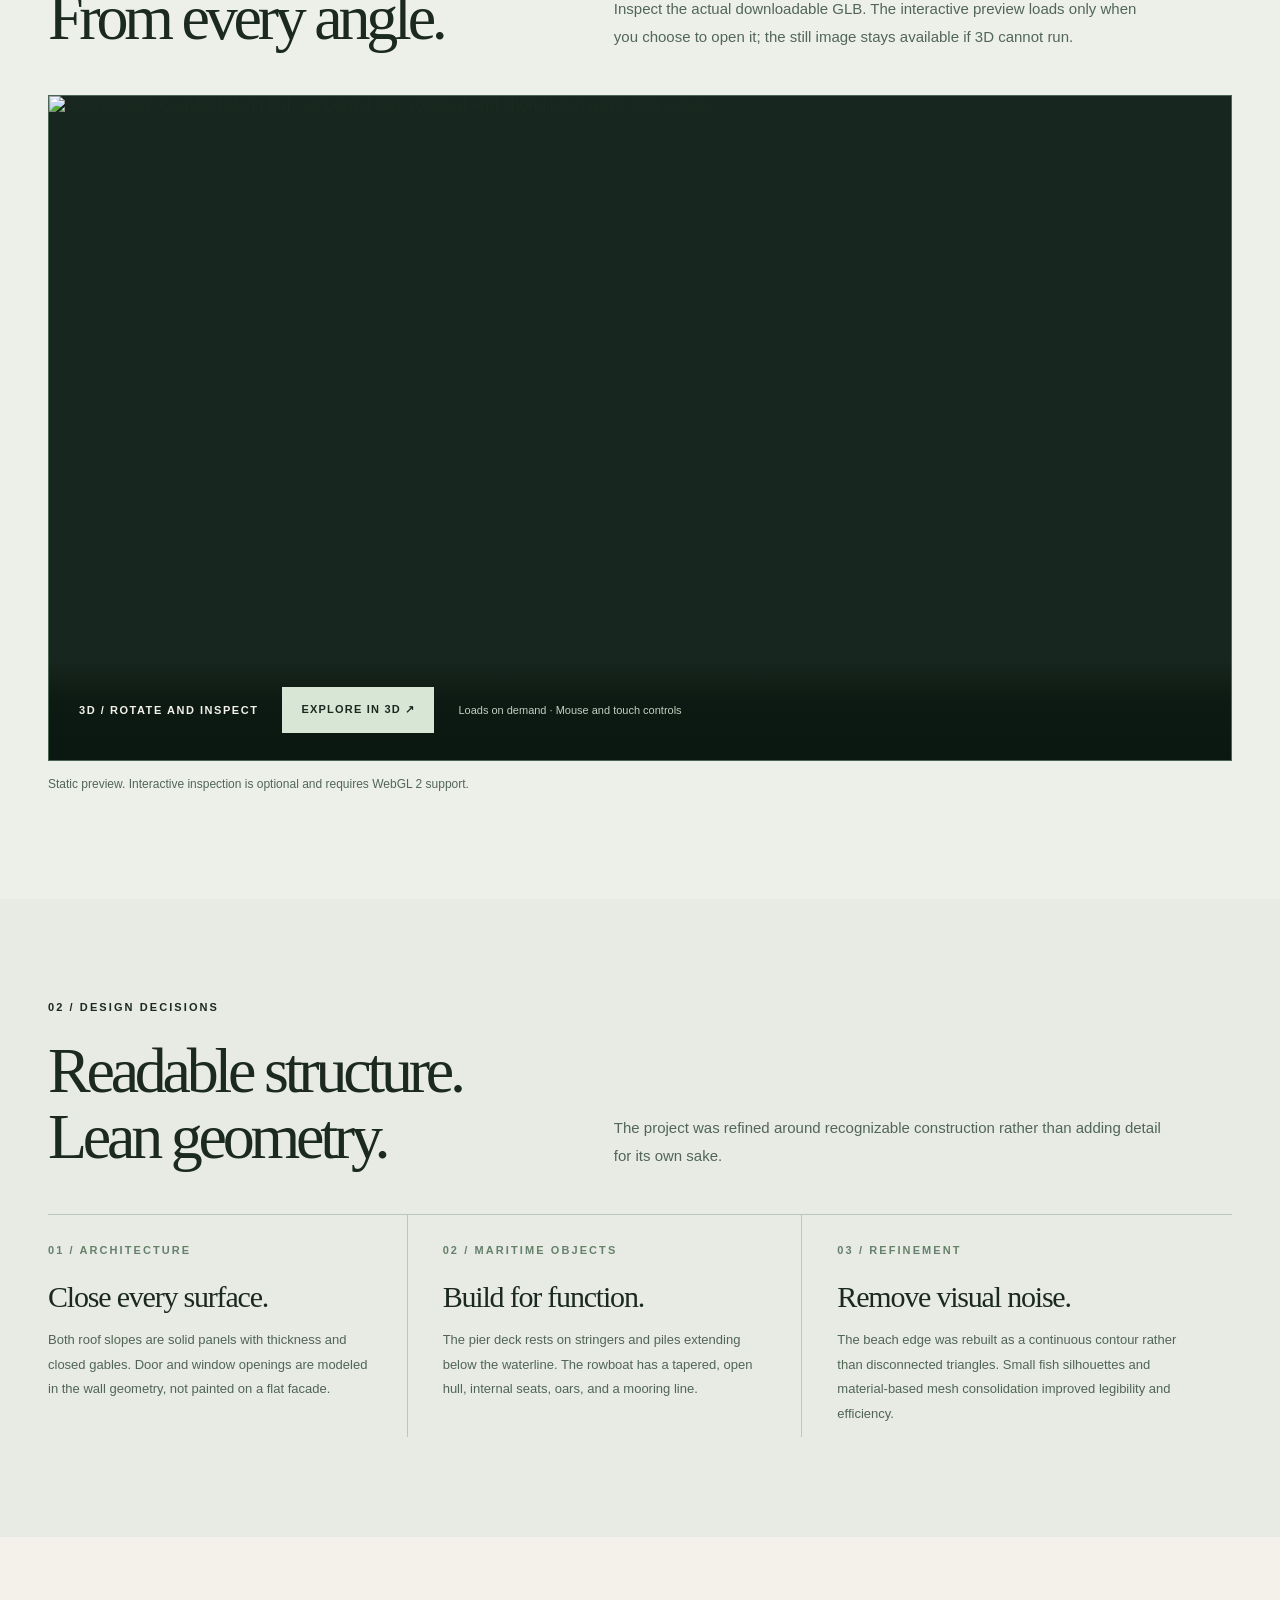
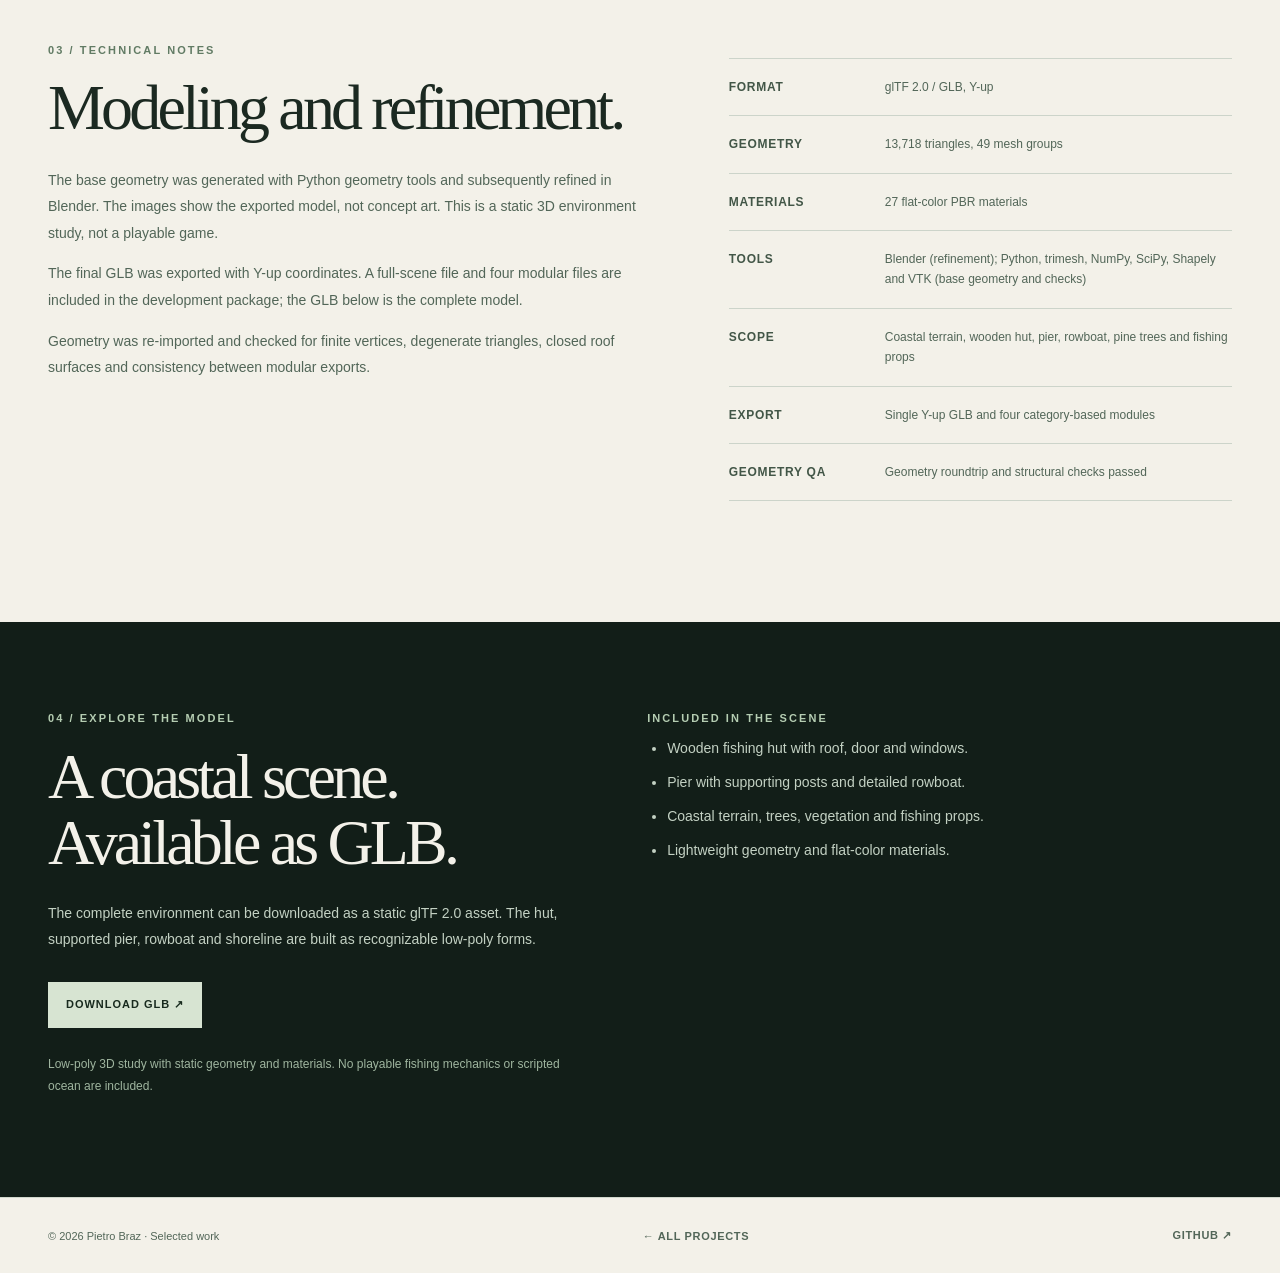
==== commit 605d518e: "Self-host pinned 3D viewer and test CDN-independent published WebGL" ====
--- a/projects/coastal-fishing-hut-pier.html
+++ b/projects/coastal-fishing-hut-pier.html
@@ -42,9 +42,9 @@
 <div class="section-head"><div><div class="eyebrow">Interactive model inspection</div><h2 id="interactive-viewer-title">Explore it.<br>From every angle.</h2></div><p>Inspect the actual downloadable GLB. The interactive preview loads only when you choose to open it; the still image stays available if 3D cannot run.</p></div>
 <div class="model-stage" data-model-preview data-model-src="../assets/coastal-fishing-hut-pier-yup.glb" data-model-poster="../assets/coastal-hero.webp" data-model-orbit="35deg 70deg 70%" data-model-orbit-mobile="35deg 70deg 95%" data-model-exposure="1.2" data-model-alt="Coastal fishing hut, supported pier, rowboat and shoreline in a low-poly scene">
 <div class="model-placeholder"><img src="../assets/coastal-hero.webp" alt="Still preview: Coastal fishing hut, supported pier, rowboat and shoreline in a low-poly scene" loading="lazy" width="1600" height="1000"><div class="model-overlay"><span class="model-kicker">3D / Rotate and inspect</span><button class="model-launch" type="button" data-model-launch hidden>Explore in 3D <span aria-hidden="true">↗</span></button><span class="model-subtext">Loads on demand · Mouse and touch controls</span></div></div>
-<button class="model-reset" type="button" data-model-reset hidden>Reset camera</button>
+<div class="model-controls"><button class="model-reset" type="button" data-model-reset hidden>Reset camera</button><button class="model-close" type="button" data-model-close hidden>Close 3D</button></div>
 </div>
-<p class="model-feedback" role="status" aria-live="polite" data-model-feedback>Static preview. Interactive inspection is optional and requires an internet connection.</p>
+<p class="model-feedback" role="status" aria-live="polite" data-model-feedback>Static preview. Interactive inspection is optional and requires WebGL 2 support.</p>
 </div></section>
 <section class="process"><div class="wrap"><div class="eyebrow">02 / Design decisions</div><div class="section-head" style="margin-top:4px;margin-bottom:0"><h2>Readable structure.<br>Lean geometry.</h2><p>The project was refined around recognizable construction rather than adding detail for its own sake.</p></div><div class="process-grid">
 <div class="process-item"><div class="eyebrow">01 / Architecture</div><h3>Close every surface.</h3><p>Both roof slopes are solid panels with thickness and closed gables. Door and window openings are modeled in the wall geometry, not painted on a flat facade.</p></div>
--- a/css/creekside.css
+++ b/css/creekside.css
@@ -17,18 +17,18 @@
 .model-placeholder img{display:block;width:100%;height:100%;object-fit:contain}
 .model-overlay{position:absolute;inset:auto 0 0;display:flex;flex-wrap:wrap;align-items:center;gap:16px 24px;padding:27px 30px;background:linear-gradient(0deg,rgba(10,23,16,.96),rgba(10,23,16,.8) 58%,transparent);color:#f3f1e9}
 .model-kicker{font-size:11px;letter-spacing:.14em;font-weight:700;text-transform:uppercase}
-.model-launch,.model-reset{font:700 11px/1.4 var(--sans);letter-spacing:.11em;text-transform:uppercase;cursor:pointer;border:1px solid #d8e7d5;padding:14px 18px;background:#d8e7d5;color:#1b2921}
-.model-launch:hover,.model-reset:hover{background:#f3f1e9}
+.model-launch,.model-reset,.model-close{font:700 11px/1.4 var(--sans);letter-spacing:.11em;text-transform:uppercase;cursor:pointer;border:1px solid #d8e7d5;padding:14px 18px;background:#d8e7d5;color:#1b2921}
+.model-launch:hover,.model-reset:hover,.model-close:hover{background:#f3f1e9}
 .model-launch:disabled{cursor:wait;opacity:.6}
 .model-subtext{font-size:11px;line-height:1.5;color:#c1d0c1}
 .model-stage model-viewer{position:absolute;inset:0;display:block;width:100%;height:100%;opacity:0;pointer-events:none;background:#192b22}
 .model-stage.is-ready model-viewer{opacity:1;pointer-events:auto}
 .model-stage.is-ready .model-placeholder{display:none}
 .model-stage.is-loading .model-placeholder{opacity:1}
-.model-reset{position:absolute;z-index:2;right:18px;top:18px;background:#f3f1e9}
+.model-controls{position:absolute;z-index:2;right:18px;top:18px;display:flex;gap:8px;flex-wrap:wrap;justify-content:flex-end;max-width:calc(100% - 36px)}.model-reset,.model-close{background:#f3f1e9}
 .model-feedback{font-size:12px;line-height:1.7;color:#526658;min-height:1.7em;margin:13px 0 0}
 .model-stage [hidden]{display:none!important}
-@media(max-width:650px){.model-stage{aspect-ratio:4/3;min-height:280px}.model-overlay{padding:18px;gap:10px 14px}.model-kicker{width:100%;font-size:10px}.model-launch{padding:12px 14px}.model-subtext{width:100%;font-size:10px}.model-reset{right:10px;top:10px;padding:10px 12px}}
+@media(max-width:650px){.model-stage{aspect-ratio:4/3;min-height:280px}.model-overlay{padding:18px;gap:10px 14px}.model-kicker{width:100%;font-size:10px}.model-launch{padding:12px 14px}.model-subtext{width:100%;font-size:10px}.model-controls{right:10px;top:10px;max-width:calc(100% - 20px)}.model-reset,.model-close{padding:10px 12px}}
 @media(prefers-reduced-motion:reduce){.model-stage model-viewer{transition:none}}
 
 
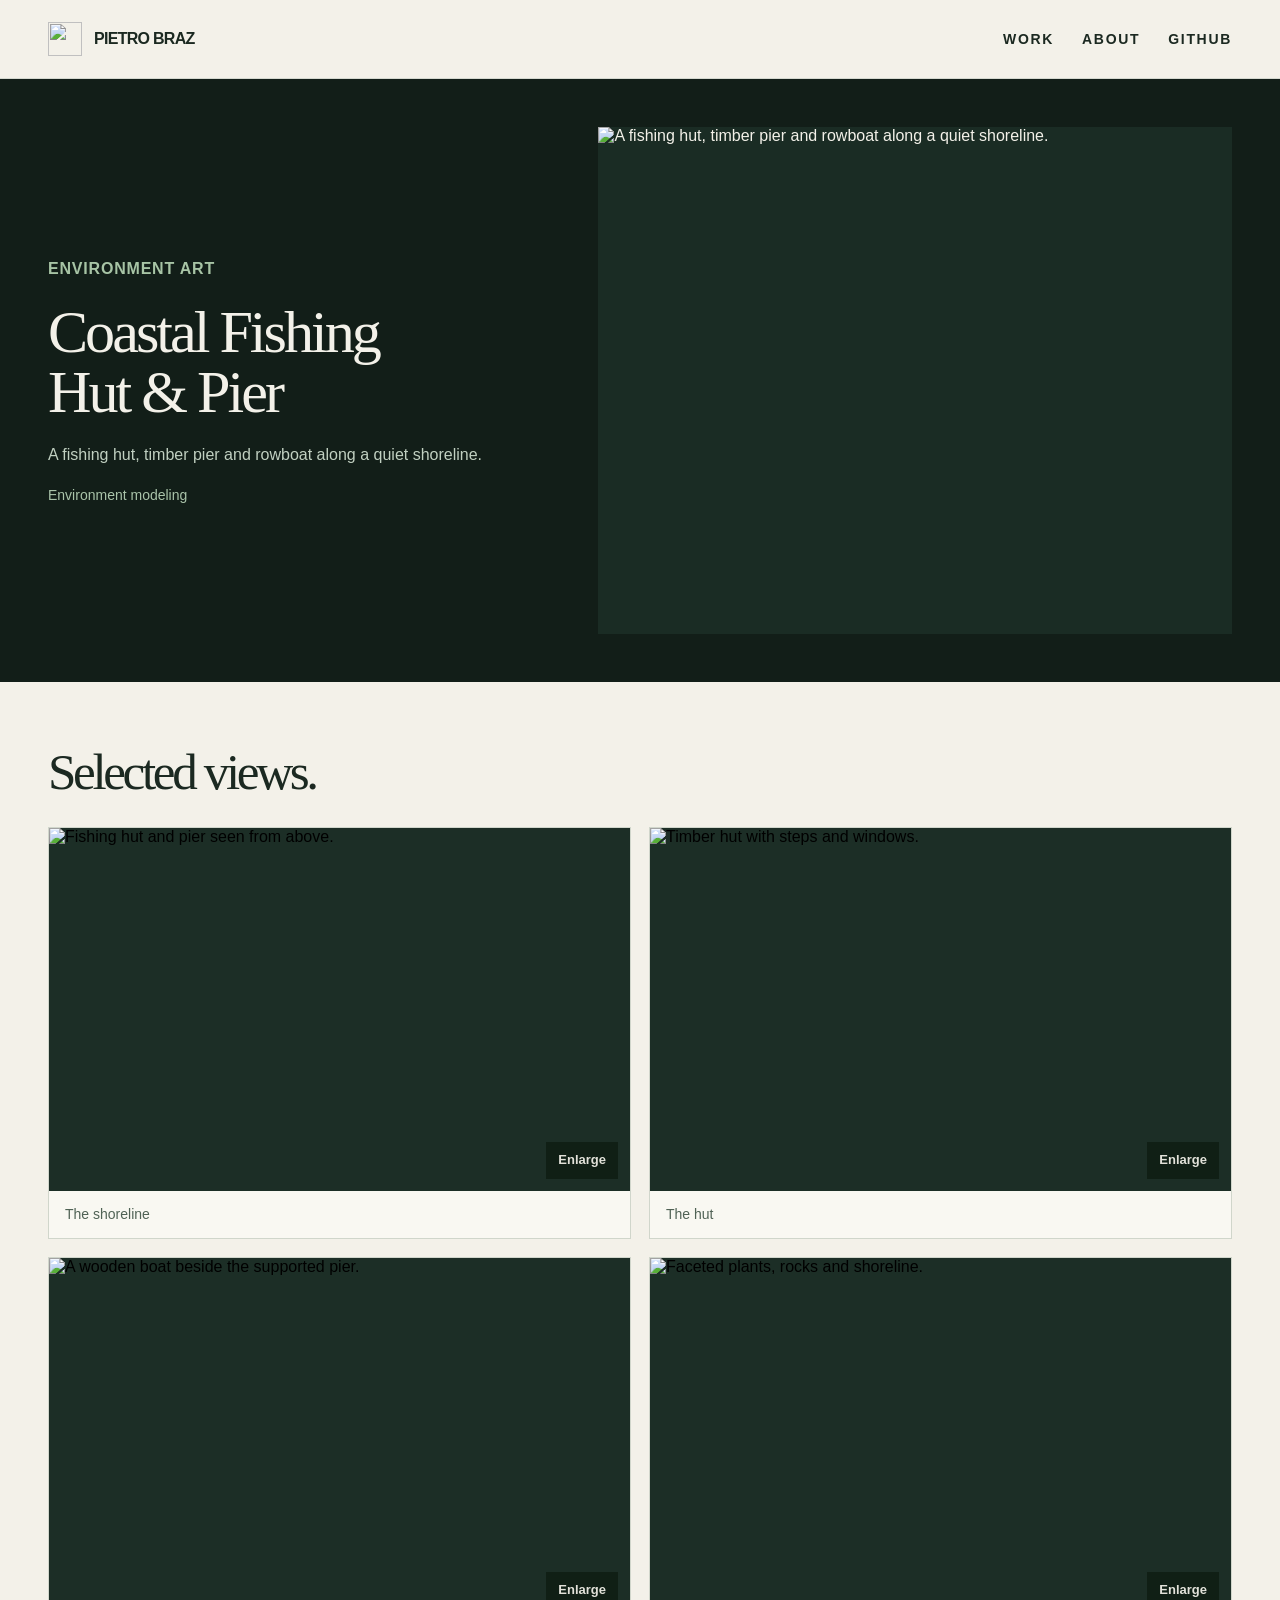
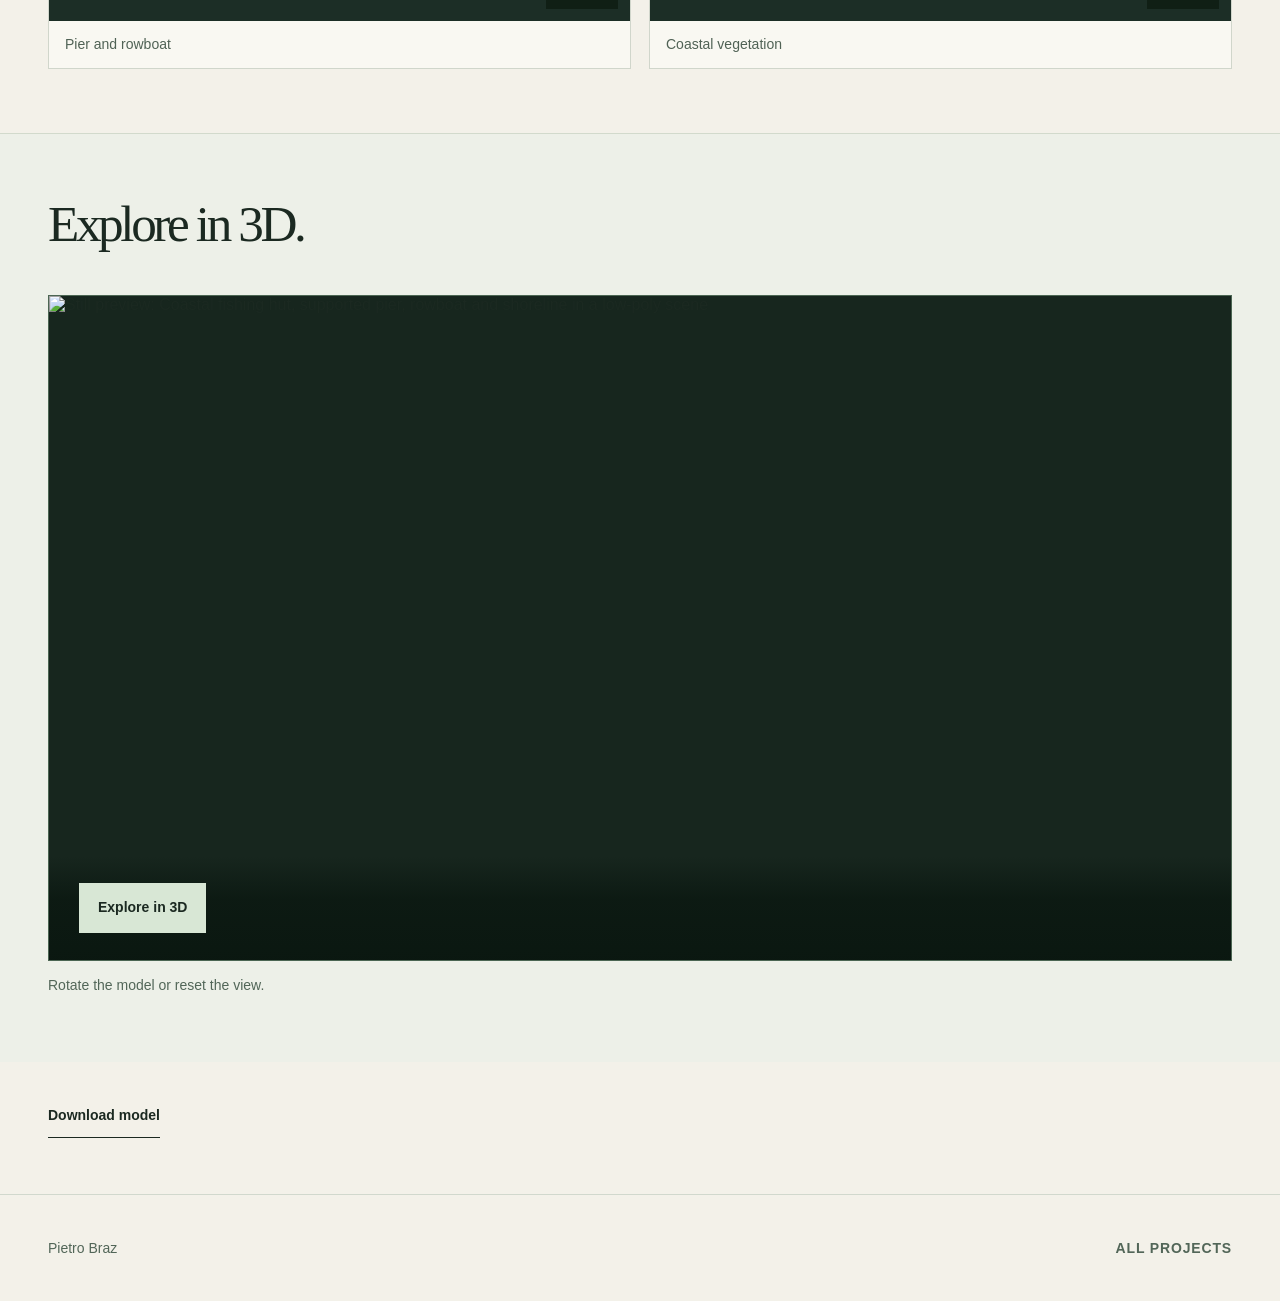
==== commit b7ddf159: "Publish RIFTWARD and streamline the portfolio Replace the long homepage with a concise project grid," ====
--- a/projects/coastal-fishing-hut-pier.html
+++ b/projects/coastal-fishing-hut-pier.html
@@ -1,65 +1,9 @@
-<!doctype html>
-<html lang="en">
-<head>
-<meta charset="utf-8">
-<meta name="viewport" content="width=device-width, initial-scale=1">
-<meta name="theme-color" content="#1b2921">
-<meta name="author" content="Pietro Braz">
-<meta name="description" content="Coastal Fishing Hut & Pier is an original low-poly 3D environment study: a complete wooden fishing hut, supported pier, hollow rowboat and coherent coastal terrain. View real model renders and technical notes.">
-<meta name="robots" content="index, follow, max-image-preview:large">
-<link rel="canonical" href="https://pie030.github.io/projects/coastal-fishing-hut-pier.html">
-<link rel="icon" href="../favicon.svg" type="image/svg+xml">
-<meta property="og:type" content="article">
-<meta property="og:title" content="Coastal Fishing Hut & Pier — Pietro Braz">
-<meta property="og:description" content="An original low-poly coastal environment study: 13,718 triangles, 49 mesh groups, a hollow rowboat and a downloadable Y-up GLB.">
-<meta property="og:url" content="https://pie030.github.io/projects/coastal-fishing-hut-pier.html">
-<meta property="og:image" content="https://pie030.github.io/assets/coastal-social.jpg">
-<meta property="og:image:width" content="1200"><meta property="og:image:height" content="630">
-<meta name="twitter:card" content="summary_large_image">
-<meta name="twitter:image" content="https://pie030.github.io/assets/coastal-social.jpg">
-<title>Coastal Fishing Hut & Pier — Pietro Braz</title>
-<link rel="stylesheet" href="../css/creekside.css">
-</head>
-<body>
-<a class="skip" href="#main">Skip to content</a>
-<header class="header"><div class="wrap header-inner"><a class="brand" href="../index.html" aria-label="Pietro Braz, portfolio home"><span class="mark" aria-hidden="true">PB</span><span>PIETRO BRAZ</span></a><nav class="nav" aria-label="Project navigation"><a href="../index.html#work">Selected work</a><a href="../index.html#about">About</a></nav></div></header>
-<main id="main">
-<section class="hero"><div class="wrap hero-grid">
-<div class="hero-copy"><div><div class="eyebrow">04 / 3D Environment Study / 2026</div><h1>Coastal<br><em>Fishing Hut</em><br>&amp; Pier.</h1><p>A fishing hut sits beside a pile-supported pier and a hollow rowboat on a small working shoreline. Blender refinement centers on grounded connections, recognizable building details and restrained low-poly geometry.</p></div><div class="hero-bottom"><span class="pill">Blender refinement</span><span class="pill">Low-poly study</span><a class="back" href="../index.html#work">← Back to work</a></div></div>
-<figure class="hero-visual"><img src="../assets/coastal-hero.webp" width="1600" height="1000" alt="Actual 3D render of a low-poly fishing hut on an island, with a wooden pier, rowboat, sandy shore and pines" fetchpriority="high"><figcaption>01 / Rendered from the exported 3D model</figcaption></figure>
-</div></section>
-<div class="stats"><div class="wrap stats-grid"><div class="stat"><strong>13,718</strong><span>Triangles / Full scene</span></div><div class="stat"><strong>49</strong><span>Optimized mesh groups</span></div><div class="stat"><strong>27</strong><span>Flat-color materials</span></div><div class="stat"><strong>376 KB</strong><span>Y-up GLB export</span></div></div></div>
-<section class="section" id="scene"><div class="wrap"><div class="section-head"><div><div class="eyebrow">01 / The environment</div><h2>Designed as a place.<br>Not a prop collection.</h2></div><p>The hut sits above the shoreline. A descending path meets a supported pier, where a rowboat is tied to a cleat. Rocks, pines and fishing equipment follow the terrain and the practical use of the site.</p></div>
-<div class="gallery">
-<figure class="frame wide"><button class="frame-open" type="button" data-zoom aria-label="Enlarge: Aerial view showing the hut, descending path, supported pier, boat, beach and wooded headland"><img src="../assets/coastal-aerial.webp" alt="Aerial view showing the hut, descending path, supported pier, boat, beach and wooded headland" width="1600" height="900" loading="lazy"><span class="frame-zoom-hint" aria-hidden="true">View full image ↗</span></button><figcaption>02 / Aerial composition — a clear route from hut to shore and pier.</figcaption></figure>
-<figure class="frame half"><button class="frame-open" type="button" data-zoom aria-label="Enlarge: Close-up of the wooden fishing hut with fully closed gabled roof, actual window openings, door, porch and stairs"><img src="../assets/coastal-hut.webp" alt="Close-up of the wooden fishing hut with fully closed gabled roof, actual window openings, door, porch and stairs" width="1400" height="875" loading="lazy"><span class="frame-zoom-hint" aria-hidden="true">View full image ↗</span></button><figcaption>03 / Hut — complete roof, actual openings, porch and structural framing.</figcaption></figure>
-<figure class="frame half"><button class="frame-open" type="button" data-zoom aria-label="Enlarge: Close-up of the pier with support piles below the water, crates, cleats and a hollow tapered rowboat with oars"><img src="../assets/coastal-boat.webp" alt="Close-up of the pier with support piles below the water, crates, cleats and a hollow tapered rowboat with oars" width="1400" height="875" loading="lazy"><span class="frame-zoom-hint" aria-hidden="true">View full image ↗</span></button><figcaption>04 / Pier and boat — supported deck, hollow hull, seats, oars and mooring.</figcaption></figure>
-<figure class="frame wide"><button class="frame-open" type="button" data-zoom aria-label="Enlarge: Faceted pines with connected trunks and branches, coastal rocks and grasses on the land"><img src="../assets/coastal-nature.webp" alt="Faceted pines with connected trunks and branches, coastal rocks and grasses on the land" width="1400" height="875" loading="lazy"><span class="frame-zoom-hint" aria-hidden="true">View full image ↗</span></button><figcaption>05 / Natural forms — connected pine branches, faceted rocks and grounded plants.</figcaption></figure>
-</div></div></section>
-
-<section class="section model-section" id="interactive-viewer" aria-labelledby="interactive-viewer-title">
+<!doctype html><html lang="en"><head><meta charset="utf-8"><meta name="viewport" content="width=device-width,initial-scale=1"><meta name="theme-color" content="#1b2921"><meta name="author" content="Pietro Braz"><title>Coastal Fishing Hut &amp; Pier - Pietro Braz</title><meta name="description" content="A fishing hut, timber pier and rowboat along a quiet shoreline."><link rel="canonical" href="https://pie030.github.io/projects/coastal-fishing-hut-pier.html"><link rel="icon" href="../favicon.svg" type="image/svg+xml"><meta property="og:type" content="article"><meta property="og:title" content="Coastal Fishing Hut &amp; Pier - Pietro Braz"><meta property="og:description" content="A fishing hut, timber pier and rowboat along a quiet shoreline."><meta property="og:url" content="https://pie030.github.io/projects/coastal-fishing-hut-pier.html"><meta property="og:image" content="https://pie030.github.io/assets/coastal-hero.webp"><meta name="twitter:card" content="summary_large_image"><link rel="stylesheet" href="../css/creekside.css"></head><body><a class="skip" href="#main">Skip to content</a><header class="header"><div class="wrap header-inner"><a class="brand" href="../index.html" aria-label="Pietro Braz, portfolio home"><img src="../favicon.svg" alt="" width="34" height="34"><span>PIETRO BRAZ</span></a><nav class="nav" aria-label="Project navigation"><a href="../index.html#work">Work</a><a href="../index.html#about">About</a><a href="https://github.com/pie030" target="_blank" rel="noopener noreferrer">GitHub</a></nav></div></header><main id="main"><section class="hero"><div class="wrap hero-grid"><div class="hero-copy"><p class="eyebrow">Environment art</p><h1>Coastal Fishing Hut &amp; Pier</h1><p class="hero-deck">A fishing hut, timber pier and rowboat along a quiet shoreline.</p><p class="roles">Environment modeling</p></div><figure class="hero-visual"><img src="../assets/coastal-hero.webp" alt="A fishing hut, timber pier and rowboat along a quiet shoreline." fetchpriority="high" decoding="async"></figure></div></section><section class="section" id="gallery" aria-labelledby="gallery-title"><div class="wrap"><div class="section-head concise-head"><h2 id="gallery-title">Selected views.</h2></div><div class="gallery"><figure class="frame half"><button class="frame-open" type="button" data-zoom  aria-label="Enlarge The shoreline"><img src="../assets/coastal-aerial.webp" alt="Fishing hut and pier seen from above." loading="lazy" decoding="async"><span class="frame-zoom-hint" aria-hidden="true">Enlarge</span></button><figcaption>The shoreline</figcaption></figure><figure class="frame half"><button class="frame-open" type="button" data-zoom  aria-label="Enlarge The hut"><img src="../assets/coastal-hut.webp" alt="Timber hut with steps and windows." loading="lazy" decoding="async"><span class="frame-zoom-hint" aria-hidden="true">Enlarge</span></button><figcaption>The hut</figcaption></figure><figure class="frame half"><button class="frame-open" type="button" data-zoom  aria-label="Enlarge Pier and rowboat"><img src="../assets/coastal-boat.webp" alt="A wooden boat beside the supported pier." loading="lazy" decoding="async"><span class="frame-zoom-hint" aria-hidden="true">Enlarge</span></button><figcaption>Pier and rowboat</figcaption></figure><figure class="frame half"><button class="frame-open" type="button" data-zoom  aria-label="Enlarge Coastal vegetation"><img src="../assets/coastal-nature.webp" alt="Faceted plants, rocks and shoreline." loading="lazy" decoding="async"><span class="frame-zoom-hint" aria-hidden="true">Enlarge</span></button><figcaption>Coastal vegetation</figcaption></figure></div></div></section><section class="section model-section" id="interactive-viewer" aria-labelledby="interactive-viewer-title">
 <div class="wrap">
-<div class="section-head"><div><div class="eyebrow">Interactive model inspection</div><h2 id="interactive-viewer-title">Explore it.<br>From every angle.</h2></div><p>Inspect the actual downloadable GLB. The interactive preview loads only when you choose to open it; the still image stays available if 3D cannot run.</p></div>
+<div class="section-head"><h2 id="interactive-viewer-title">Explore in 3D.</h2></div>
 <div class="model-stage" data-model-preview data-model-src="../assets/coastal-fishing-hut-pier-yup.glb" data-model-poster="../assets/coastal-hero.webp" data-model-orbit="35deg 70deg 70%" data-model-orbit-mobile="35deg 70deg 95%" data-model-exposure="1.2" data-model-alt="Coastal fishing hut, supported pier, rowboat and shoreline in a low-poly scene">
-<div class="model-placeholder"><img src="../assets/coastal-hero.webp" alt="Still preview: Coastal fishing hut, supported pier, rowboat and shoreline in a low-poly scene" loading="lazy" width="1600" height="1000"><div class="model-overlay"><span class="model-kicker">3D / Rotate and inspect</span><button class="model-launch" type="button" data-model-launch hidden>Explore in 3D <span aria-hidden="true">↗</span></button><span class="model-subtext">Loads on demand · Mouse and touch controls</span></div></div>
+<div class="model-placeholder"><img src="../assets/coastal-hero.webp" alt="Still preview: Coastal fishing hut, supported pier, rowboat and shoreline in a low-poly scene" loading="lazy" width="1600" height="1000"><div class="model-overlay"><button class="model-launch" type="button" data-model-launch hidden>Explore in 3D</button></div></div>
 <div class="model-controls"><button class="model-reset" type="button" data-model-reset hidden>Reset camera</button><button class="model-close" type="button" data-model-close hidden>Close 3D</button></div>
 </div>
-<p class="model-feedback" role="status" aria-live="polite" data-model-feedback>Static preview. Interactive inspection is optional and requires WebGL 2 support.</p>
-</div></section>
-<section class="process"><div class="wrap"><div class="eyebrow">02 / Design decisions</div><div class="section-head" style="margin-top:4px;margin-bottom:0"><h2>Readable structure.<br>Lean geometry.</h2><p>The project was refined around recognizable construction rather than adding detail for its own sake.</p></div><div class="process-grid">
-<div class="process-item"><div class="eyebrow">01 / Architecture</div><h3>Close every surface.</h3><p>Both roof slopes are solid panels with thickness and closed gables. Door and window openings are modeled in the wall geometry, not painted on a flat facade.</p></div>
-<div class="process-item"><div class="eyebrow">02 / Maritime objects</div><h3>Build for function.</h3><p>The pier deck rests on stringers and piles extending below the waterline. The rowboat has a tapered, open hull, internal seats, oars, and a mooring line.</p></div>
-<div class="process-item"><div class="eyebrow">03 / Refinement</div><h3>Remove visual noise.</h3><p>The beach edge was rebuilt as a continuous contour rather than disconnected triangles. Small fish silhouettes and material-based mesh consolidation improved legibility and efficiency.</p></div>
-</div></div></section>
-<section class="section"><div class="wrap details"><div><div class="eyebrow">03 / Technical notes</div><h2>Modeling and refinement.</h2><p>The base geometry was generated with Python geometry tools and subsequently refined in Blender. The images show the exported model, not concept art. This is a static 3D environment study, not a playable game.</p><p>The final GLB was exported with Y-up coordinates. A full-scene file and four modular files are included in the development package; the GLB below is the complete model.</p><p>Geometry was re-imported and checked for finite vertices, degenerate triangles, closed roof surfaces and consistency between modular exports.</p></div><dl class="facts"><div class="fact"><dt>Format</dt><dd>glTF 2.0 / GLB, Y-up</dd></div><div class="fact"><dt>Geometry</dt><dd>13,718 triangles, 49 mesh groups</dd></div><div class="fact"><dt>Materials</dt><dd>27 flat-color PBR materials</dd></div><div class="fact"><dt>Tools</dt><dd>Blender (refinement); Python, trimesh, NumPy, SciPy, Shapely and VTK (base geometry and checks)</dd></div><div class="fact"><dt>Scope</dt><dd>Coastal terrain, wooden hut, pier, rowboat, pine trees and fishing props</dd></div><div class="fact"><dt>Export</dt><dd>Single Y-up GLB and four category-based modules</dd></div><div class="fact"><dt>Geometry QA</dt><dd>Geometry roundtrip and structural checks passed</dd></div></dl></div></section>
-<section class="status"><div class="wrap status-grid"><div><div class="eyebrow">04 / Explore the model</div><h2>A coastal scene.<br>Available as GLB.</h2><p>The complete environment can be downloaded as a static glTF 2.0 asset. The hut, supported pier, rowboat and shoreline are built as recognizable low-poly forms.</p><div class="actions"><a class="action primary" href="../assets/coastal-fishing-hut-pier-yup.glb" download>Download GLB ↗</a></div><p class="status-note">Low-poly 3D study with static geometry and materials. No playable fishing mechanics or scripted ocean are included.</p></div><div><div class="eyebrow">Included in the scene</div><ul><li>Wooden fishing hut with roof, door and windows.</li><li>Pier with supporting posts and detailed rowboat.</li><li>Coastal terrain, trees, vegetation and fishing props.</li><li>Lightweight geometry and flat-color materials.</li></ul></div></div></section>
-</main>
-<footer class="footer"><div class="wrap footer-inner"><span>© 2026 Pietro Braz · Selected work</span><a href="../index.html#work">← All projects</a><a href="https://github.com/pie030" target="_blank" rel="noopener noreferrer">GitHub ↗</a></div></footer>
-<script defer src="../js/model-preview.js"></script>
-
-<div class="project-lightbox" data-gallery-dialog role="dialog" aria-modal="true" aria-label="Expanded project image" hidden>
-<div class="project-lightbox-toolbar"><span>Project gallery / <span data-gallery-counter>01 / 01</span></span><div class="project-lightbox-controls"><button type="button" data-gallery-prev aria-label="Previous image">← Previous</button><button type="button" data-gallery-next aria-label="Next image">Next →</button><button type="button" data-gallery-close aria-label="Close image viewer">Close ✕</button></div></div>
-<figure><img data-gallery-image alt=""><figcaption data-gallery-caption></figcaption></figure>
-</div>
-<script defer src="../js/project-gallery.js"></script>
-</body></html>
+<p class="model-feedback" role="status" aria-live="polite" data-model-feedback>Rotate the model or reset the view.</p>
+</div></section><div class="wrap download"><a class="text-link" href="../assets/coastal-fishing-hut-pier-yup.glb" download>Download model</a></div></main><footer class="footer"><div class="wrap footer-inner"><span>Pietro Braz</span><a href="../index.html#work">All projects</a></div></footer><div class="project-lightbox" data-gallery-dialog role="dialog" aria-modal="true" aria-label="Expanded project image" hidden><div class="project-lightbox-toolbar"><span data-gallery-counter></span><div class="project-lightbox-controls"><button type="button" data-gallery-prev aria-label="Previous image">Previous</button><button type="button" data-gallery-next aria-label="Next image">Next</button><button type="button" data-gallery-close aria-label="Close image viewer">Close</button></div></div><figure><img data-gallery-image alt=""><figcaption data-gallery-caption></figcaption></figure></div><script defer src="../js/project-gallery.js"></script><script defer src="../js/model-preview.js"></script></body></html>
--- a/css/creekside.css
+++ b/css/creekside.css
@@ -48,3 +48,8 @@
 .project-lightbox figcaption{font:400 12px/1.6 var(--sans);text-align:center;color:#c1d0c1;max-width:85ch}
 body.project-lightbox-open{overflow:hidden}
 @media(max-width:650px){.frame-zoom-hint{padding:7px 9px;font-size:9px}.project-lightbox{gap:12px;padding:12px}.project-lightbox-toolbar{gap:8px}.project-lightbox-controls{width:100%}.project-lightbox-controls button{flex:1;padding:11px 8px;font-size:10px}.project-lightbox figure img{max-height:calc(100dvh - 220px)}}
+
+/* Concise presentation, retaining the existing model and gallery behavior. */
+body{font-size:1rem}.hero-grid{min-height:0;gap:32px;align-items:center;padding-block:48px}.hero-copy{padding:0;display:block}.hero h1{font-size:clamp(2.75rem,4.7vw,5rem);letter-spacing:-.05em;overflow-wrap:break-word;margin:20px 0}.hero p{font-size:1rem;line-height:1.7}.hero .roles{font-size:.875rem;color:#aac4aa}.hero-visual img{min-height:0;width:100%;height:auto;aspect-ratio:5/4;object-fit:contain}.brand img{width:34px;height:34px}.brand{font-size:1rem}.nav a,.footer a{font-size:.875rem;min-height:44px;display:inline-flex;align-items:center}.eyebrow{font-size:.8125rem;letter-spacing:.05em}.section{padding:64px 0}.section-head.concise-head{display:block;margin-bottom:28px}.section-head h2{font-size:clamp(2.25rem,4vw,3.5rem);margin:0}.frame img{aspect-ratio:16/10;object-fit:contain}.frame figcaption{font-size:.875rem;letter-spacing:0;padding:12px 16px}.frame-zoom-hint{font-size:.8125rem;text-transform:none;letter-spacing:0}.download{padding-block:32px 56px}.text-link{display:inline-flex;min-height:44px;align-items:center;border-bottom:1px solid currentColor;font-size:.875rem;font-weight:600}.download p{max-width:44rem}.actions{display:flex;flex-wrap:wrap;gap:24px}.small{font-size:.875rem;color:var(--muted)}.full-image{display:inline-flex;min-height:44px;align-items:center;padding:0 16px;color:#d7e4d2;font-size:.875rem}.motion video{width:100%;display:block;margin-top:28px;background:#12231a;max-height:720px}.motion h2{font:400 clamp(2.25rem,4vw,3.5rem)/1.1 var(--serif)}.model-launch,.model-reset,.model-close,.model-feedback{font-size:.875rem;letter-spacing:0;text-transform:none}.project-lightbox-controls button,.project-lightbox-toolbar,.project-lightbox figcaption,.footer-inner{font-size:.875rem;text-transform:none;letter-spacing:0}.footer-inner{padding:0}.model-controls button{min-height:44px}
+@media(max-width:1000px){.hero-grid{padding-block:40px;gap:26px}.hero h1{font-size:clamp(2.75rem,7vw,4.5rem)}.hero-visual img{aspect-ratio:16/10;max-height:560px}}
+@media(max-width:650px){.header-inner{flex-wrap:wrap;padding-block:12px;gap:10px}.header-inner .nav{gap:18px}.hero-grid{padding-block:32px}.hero h1{font-size:clamp(2.5rem,10.5vw,3.5rem)}.section{padding-block:44px}.project-lightbox-controls button{padding:11px 10px;font-size:.875rem}.footer-inner{align-items:flex-start}.hero .eyebrow{font-size:.8125rem}}
